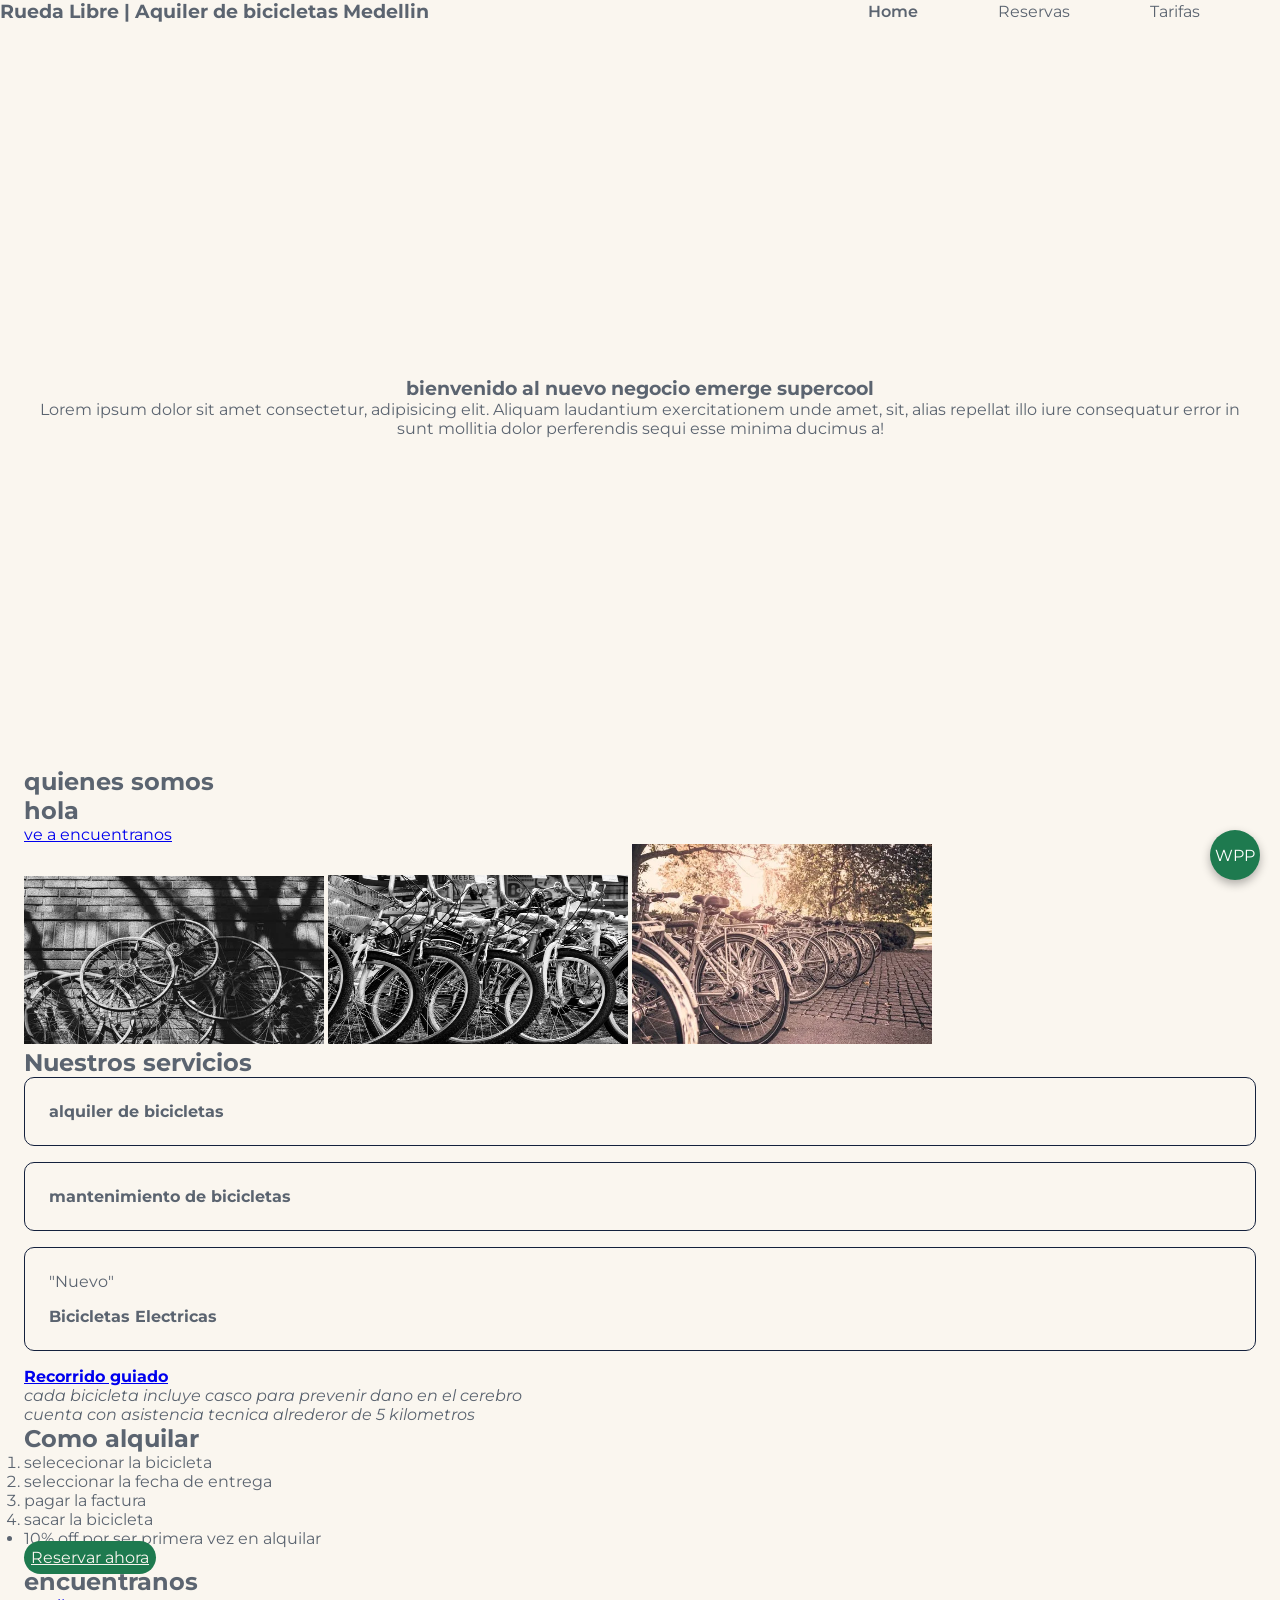
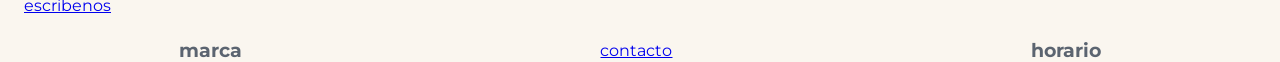
==== index.html @ f7bce0c6 "doc: se modifico la apariencia dela barra de navegacion y del footer" ====
<!DOCTYPE html>
<html lang="es">

<head>
    <meta charset="UTF-8">
    <meta name="viewport" content="width=device-width, initial-scale=1.0">
    <title>Rueda Libre | Aquiler de bicicletas Medellin</title>
    <link rel="icon" type="image/x-icon" href="./img/favicon.ico">
    <link rel="preconnect" href="https://fonts.googleapis.com">
    <link rel="preconnect" href="https://fonts.gstatic.com" crossorigin>
    <link href="https://fonts.googleapis.com/css2?family=Montserrat:ital,wght@0,100..900;1,100..900&display=swap"
        rel="stylesheet">
    <link rel="preconnect" href="https://fonts.googleapis.com">
    <link rel="preconnect" href="https://fonts.gstatic.com" crossorigin>
    <link
        href="https://fonts.googleapis.com/css2?family=Montserrat:ital,wght@0,100..900;1,100..900&family=Open+Sans:ital,wght@0,300..800;1,300..800&display=swap"
        rel="stylesheet">
    <link rel="stylesheet" href="./CSS/styles.css">
</head>

<body>
    <header class="encabezado">
        <nav tabindex="1">
            <ul id="menu">
                <li><a href="./index.html" id="activo">Home</a></li>
                <li><a href="./paginas/reservas.html">Reservas</a></li>
                <li><a href="./paginas/tarifas.html">Tarifas</a></li>
            </ul>
        </nav>
        <h3 class="mainName">Rueda Libre | Aquiler de bicicletas Medellin</h3>
    </header>

    <main>
        <section class="portada">
           <h3>bienvenido al nuevo negocio emerge supercool</h3>
        <p>Lorem ipsum dolor sit amet consectetur, adipisicing elit. Aliquam laudantium exercitationem unde amet, sit, alias repellat illo iure consequatur error in sunt mollitia dolor perferendis sequi esse minima ducimus a!</p>
 
        </section>
        
        <section>
            <h2 name="subQuienesSomos" id="subQuienes somos" tabindex="0">quienes somos</h2>
            <h2>hola</h2>
            <p>
                <a href="#encuentranos">ve a encuentranos</a>
            </p>
            <img src="./img/imagen.png" alt="imagen de rines de bicicleta" width="300">
            <img src="./img/imagen2.png" alt="imagen de bicicletas antiguas 1" width="300" height="169">
            <img src="./img/imagen3.png" alt="imagen de bicicletas antiguas 2" width="300">
        </section>
        <section >
            <h2 tabindex="0">Nuestros servicios</h2>

            <section>
               <article class="servicios">
                <h4 tabindex="0">alquiler de bicicletas</h4>
            </article>
            <article>
                <h4 tabindex="0">mantenimiento de bicicletas</h4>
            </article>
            <article>
                <label for="">"Nuevo"</label>
                <h4 tabindex="0">Bicicletas Electricas</h4>
            </article> 
            </section>
            

            <h4><a href="./paginas/tarifas.html">Recorrido guiado</a></h4>
            <aside>
                <em>cada bicicleta incluye casco para prevenir dano en el cerebro</em> <br>
                <em>cuenta con asistencia tecnica alrederor de 5 kilometros</em>
            </aside>


        </section>
        <section>
            <h2 tabindex="0">Como alquilar</h2>

            <p>
            <ol>
                <li>selececionar la bicicleta</li>
                <li>seleccionar la fecha de entrega</li>
                <li>pagar la factura</li>
                <li>sacar la bicicleta</li>
            </ol>
            <ul>
                <li>10% off por ser primera vez en alquilar</li>
            </ul>
            </p>
            <a href="./paginas/reservas.html" class="reservar">Reservar ahora</a>
        </section>
        <section id="encuentranos">
            <h2 tabindex="0">encuentranos</h2>
            <p>
                <a href="mailto:hola@ruedalibre.example" target="_blank">escribenos</a>
            </p>
        </section>
    </main>
    <a href="https://wa.me/573000000000" class="wppLink">WPP</a>
    <footer>
        <h3>marca</h3>
        <a href="mailto:ruedalibre@gmail.com">contacto</a>
        <h3>horario</h3>
    </footer>
</body>

</html>
---- CSS/styles.css ----
* {
    padding: 0;
    margin: 0;
    box-sizing: border-box;
}

:root {
    --crema: #FAF6EF;
    --gris-asfalto: #5B6470;
    --verte-ruta: #1E7A4F;
    --azul-noche: #14213D;
    --naranja: #F39A2B;
    --font-montserrat: 'Montserrat', sans-serif;
    --font-open-sans: 'Open Sans', sans-serif;
    --space: 3 * rem;
}

body{
    font-family: var(--font-montserrat), var(--font-open-sans);    
    background-color: var(--crema);
    color: var(--gris-asfalto);
}

h1{
    color: var(--azul-noche);
}

/* Menu y contenido de menu*/

#menu {
    display: flex;    
    flex-direction: row;    
    flex-wrap: wrap;  
} 

#menu li{
    margin-right: 5rem;
    list-style: none;    
}

#menu a{
    color: var(--gris-asfalto);  
    text-decoration: none;  
    flex-wrap: wrap;
}

#menu  a:hover{
    color: var(--naranja);
}
#menu a:focus{
    background-color: var(--azul-noche);
}

#activo{
    color: var(--verte-ruta); font-weight: 600; 
}

/*campos de formulario*/
.reservar{
    padding: 7px;
    color: var(--crema);
    background-color: var(--verte-ruta);
    border-radius: 50px;
}

.reservar:hover, .reservar:focus{
    background-color: var(--azul-noche);
}

/* Estilo base del input */
input, select, textarea {
  border: 1px solid #ccc;
  padding: 10px;
  border-radius: 4px;
  font-size: 1rem;
  transition: border-color 0.2s, box-shadow 0.2s;
}

/* Reemplazo del indicador de foco para navegación por teclado */
input:focus-visible, 
select:focus-visible, 
textarea:focus-visible {
  /* 1. Quitamos el contorno predeterminado del navegador */
  outline: none; 
  
  /* 2. Añadimos un indicador alternativo claro y llamativo */
  border-color: #2563eb; /* Cambia el color del borde */
  box-shadow: 0 0 0 3px rgba(37, 99, 235, 0.25); /* Crea un halo o "glow" alrededor */
}

/*contenido principal de index.html*/
main{
    width: 100%;
    min-width: 50rem;
    margin: 0 auto;
    padding: 1.5rem;
}

.portada{
    min-height: 80vh;
    display: flex;
    flex-direction: column;
    justify-content: center;
    align-items: center;
    text-align: center;
}

article{
    padding: var(--spacing-md, 1.5rem);
    border: 1px solid var(--azul-noche);
    border-radius: var(--radius-md, 0.625rem);
    margin-bottom: var(--spacing-lg, 1rem);
    background-color: var(--crema);

    display: flex;
    flex-direction: column;
    gap: var(--spacing-sm, 1rem);
    overflow: hidden;    
}

article img{
    width: 100%;
    height: auto;
    display: block;
}

.servicios{
    display: grid;
    grid-template-columns: repeat(auto-fit, minmax(15rem, 1fr));
}

/*tabls de la pagina tarifas.html*/
.tablas{
    width: 100%;    
    min-width: 50rem;
    border: 1px solid var(--azul-noche);
    border-radius: 0.5rem;
    margin-bottom: 1rem;   
}

.tablas th, .tablas td{
    padding: 1rem;
    text-align: center;
    border-bottom: 1px solid var(--azul-noche);
}

.tablas th{
    color: var(--crema);
    background-color: var(--azul-noche);
    font-weight: 600;
}
/*formulario de la pagina reservas.html*/
form input{
    width: 100%;
}
form button{
    padding: 10px 20px;
}
form fieldset{
    margin-bottom: 1rem;
    border-radius: 0.5rem;
}
/*link de wpp*/
.wppLink{
    position: fixed;       /* Lo fija en la pantalla sin importar el scroll */
    bottom: 20px;          /* Separación de 20 píxeles desde el borde inferior */
    right: 20px;           /* Separación de 20 píxeles desde el borde derecho */
    z-index: 1000;         /* Se asegura de que flote por encima de cualquier otro contenido */
    
    /* Estilos visuales opcionales para que parezca un botón redondo limpio */
    display: flex;
    justify-content: center;
    align-items: center;
    width: 50px;
    height: 50px;
    background-color: var(--verte-ruta); /* Color azul */
    color: white;
    text-decoration: none;
    border-radius: 50%;    /* Hace el botón perfectamente redondo */
    box-shadow: 0px 4px 10px rgba(0, 0, 0, 0.3); /* Sombra para darle profundidad */
    transition: background-color 2s ease; /* Animación suave para el hover */
}
.wppLink:hover{
    background-color: #14213D;
}

.encabezado{
    display: flex;
    justify-content: space-between;
    flex-direction: row-reverse;
    align-items: center;
}

footer{
    display: flex;
    flex-direction: row;    
    align-items: center;
    justify-content: space-around;
}
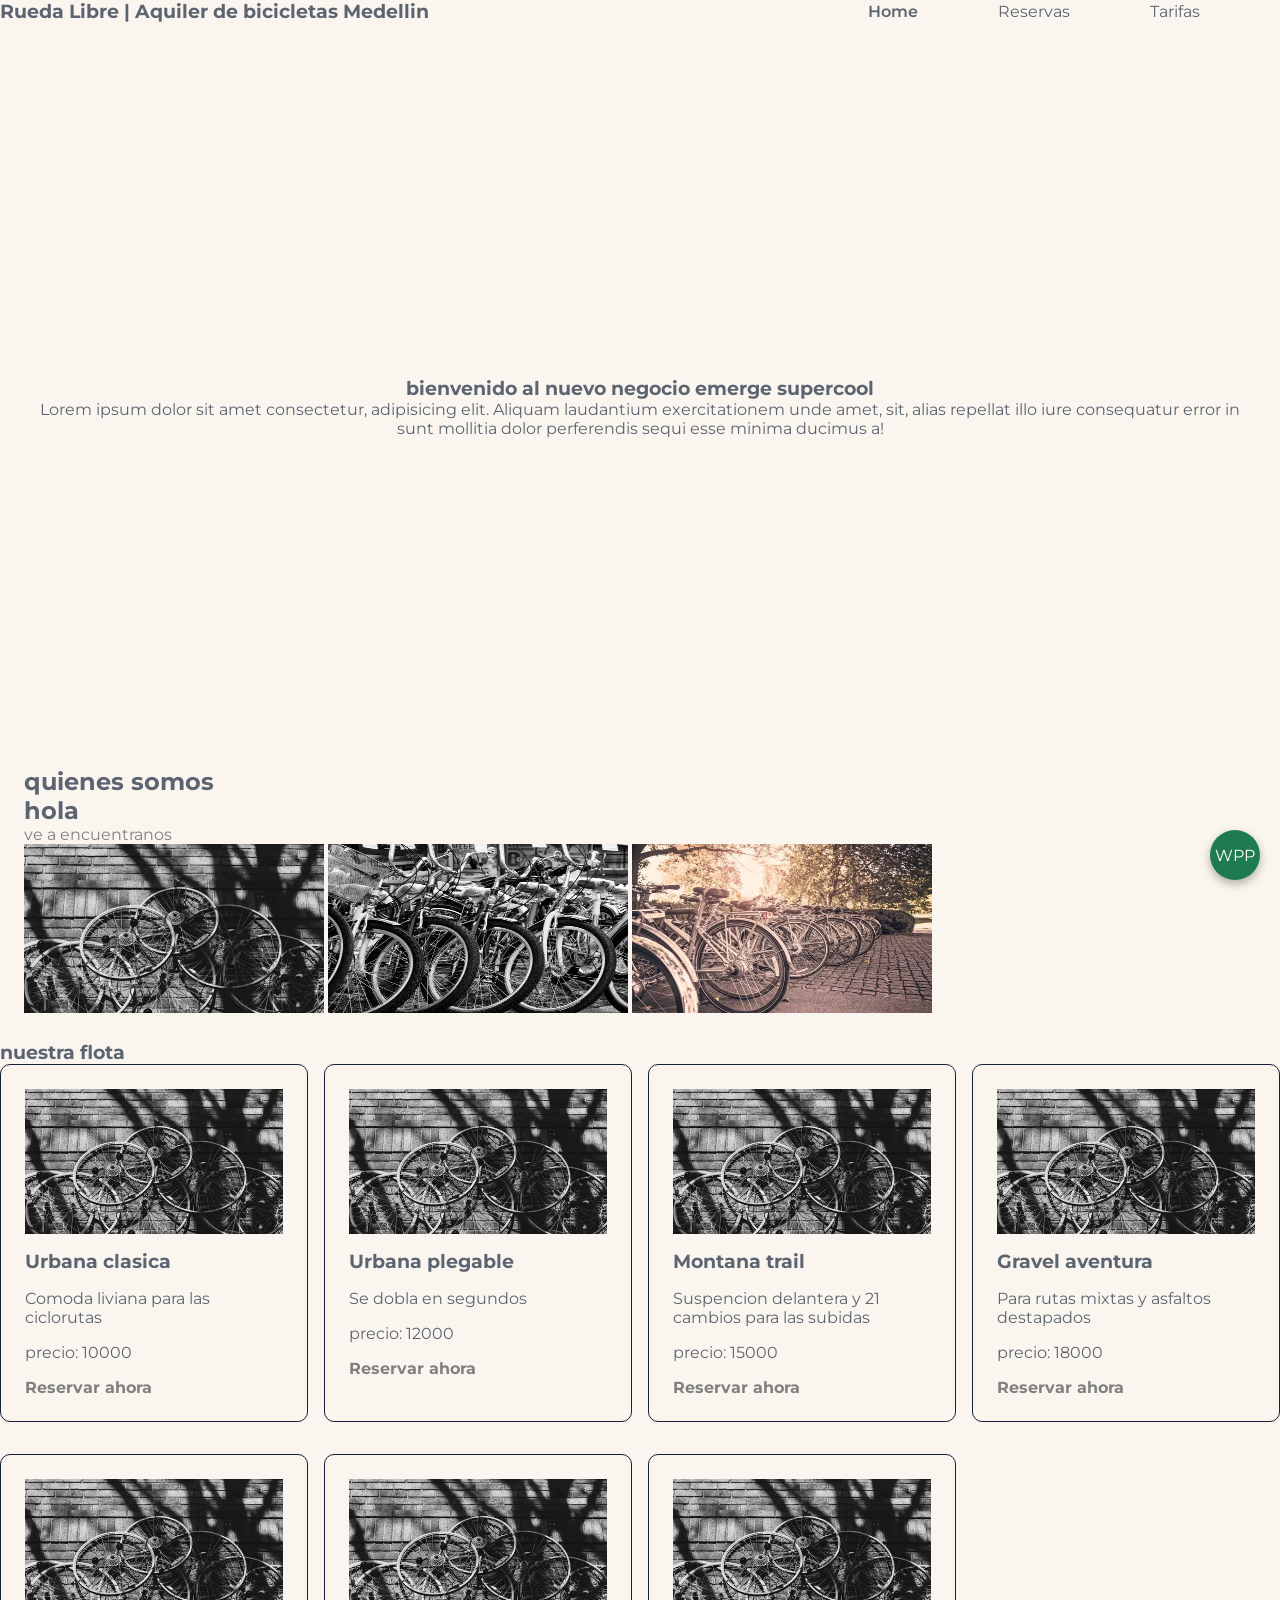
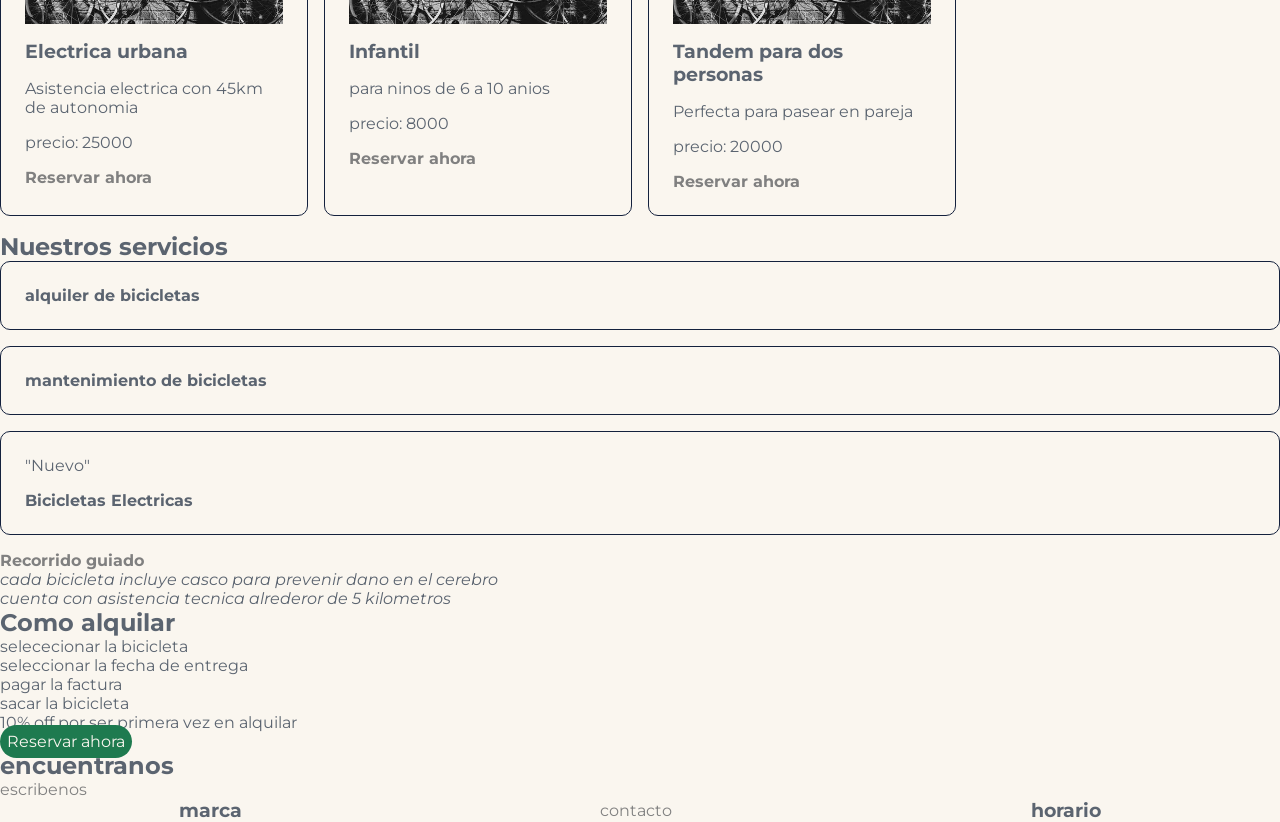
==== commit 911188e0: "doc: se agregaron estilos grid a una nueva section para que se distribuyeran en varias columnas" ====
--- a/index.html
+++ b/index.html
@@ -45,7 +45,60 @@
             </p>
             <img src="./img/imagen.png" alt="imagen de rines de bicicleta" width="300">
             <img src="./img/imagen2.png" alt="imagen de bicicletas antiguas 1" width="300" height="169">
-            <img src="./img/imagen3.png" alt="imagen de bicicletas antiguas 2" width="300">
+            <img src="./img/imagen3.png" alt="imagen de bicicletas antiguas 2" width="300" height="169">
+        </section>
+        </main>
+        <h3>nuestra flota</h3>
+        <section class="models">            
+            <article>
+                <img src="./img/imagen.png" alt="">
+                <h3>Urbana clasica</h3>
+                <p>Comoda liviana para las ciclorutas</p>
+                <span>precio: 10000</span>
+                <strong><a href="./paginas/reservas.html">Reservar ahora</a></strong>
+            </article>
+            <article>
+                <img src="./img/imagen.png" alt="">
+                <h3>Urbana plegable</h3>
+                <p>Se dobla en segundos</p>
+                <span>precio: 12000</span>
+                <strong><a href="./paginas/reservas.html">Reservar ahora</a></strong>
+            </article>
+            <article>
+                <img src="./img/imagen.png" alt="">
+                <h3>Montana trail</h3>
+                <p>Suspencion delantera y 21 cambios para las subidas</p>
+                <span>precio: 15000</span>
+                <strong><a href="./paginas/reservas.html">Reservar ahora</a></strong>
+            </article>
+            <article>
+                <img src="./img/imagen.png" alt="">
+                <h3>Gravel aventura</h3>
+                <p>Para rutas mixtas y asfaltos destapados</p>
+                <span>precio: 18000</span>
+                <strong><a href="./paginas/reservas.html">Reservar ahora</a></strong>
+            </article>
+            <article>
+                <img src="./img/imagen.png" alt="">
+                <h3>Electrica urbana</h3>
+                <p>Asistencia electrica con 45km de autonomia</p>
+                <span>precio: 25000</span>
+                <strong><a href="./paginas/reservas.html">Reservar ahora</a></strong>
+            </article>
+            <article>
+                <img src="./img/imagen.png" alt="">
+                <h3>Infantil</h3>
+                <p>para ninos de 6 a 10 anios</p>
+                <span>precio: 8000</span>
+                <strong><a href="./paginas/reservas.html">Reservar ahora</a></strong>
+            </article>
+            <article>
+                <img src="./img/imagen.png" alt="">
+                <h3>Tandem para dos personas</h3>
+                <p>Perfecta para pasear en pareja</p>
+                <span>precio: 20000</span>
+                <strong><a href="./paginas/reservas.html">Reservar ahora</a></strong>
+            </article>
         </section>
         <section >
             <h2 tabindex="0">Nuestros servicios</h2>
@@ -94,7 +147,7 @@
                 <a href="mailto:hola@ruedalibre.example" target="_blank">escribenos</a>
             </p>
         </section>
-    </main>
+    
     <a href="https://wa.me/573000000000" class="wppLink">WPP</a>
     <footer>
         <h3>marca</h3>
--- a/CSS/styles.css
+++ b/CSS/styles.css
@@ -13,6 +13,14 @@
     --font-montserrat: 'Montserrat', sans-serif;
     --font-open-sans: 'Open Sans', sans-serif;
     --space: 3 * rem;
+}
+
+a{
+    text-decoration: none;
+    color: gray;
+}
+a:hover{
+    color: var(--naranja);
 }
 
 body{
@@ -196,4 +204,12 @@
     flex-direction: row;    
     align-items: center;
     justify-content: space-around;
-}+}
+
+/*modelos de bicicletas*/
+.models{
+    display: grid;
+    grid-template-columns: repeat(auto-fit, minmax(250px, 1fr));
+    gap: 1rem;
+}
+
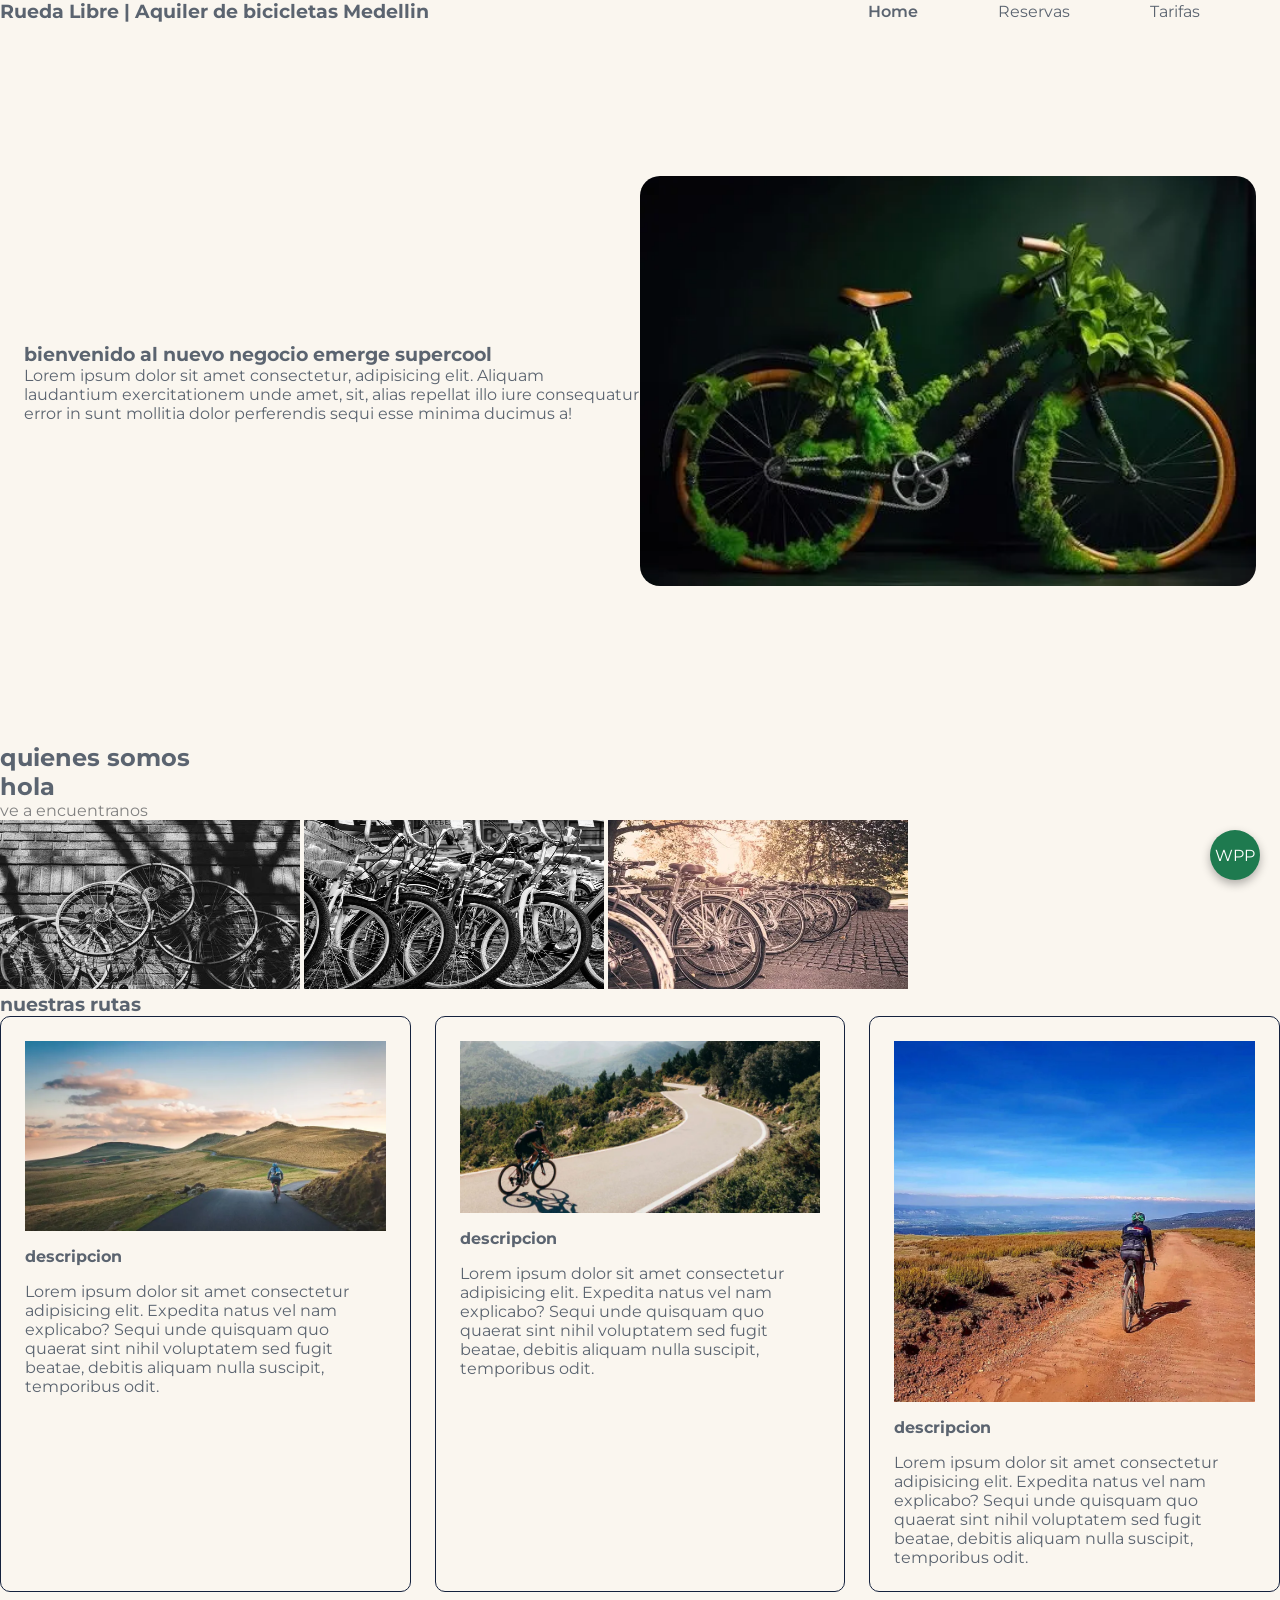
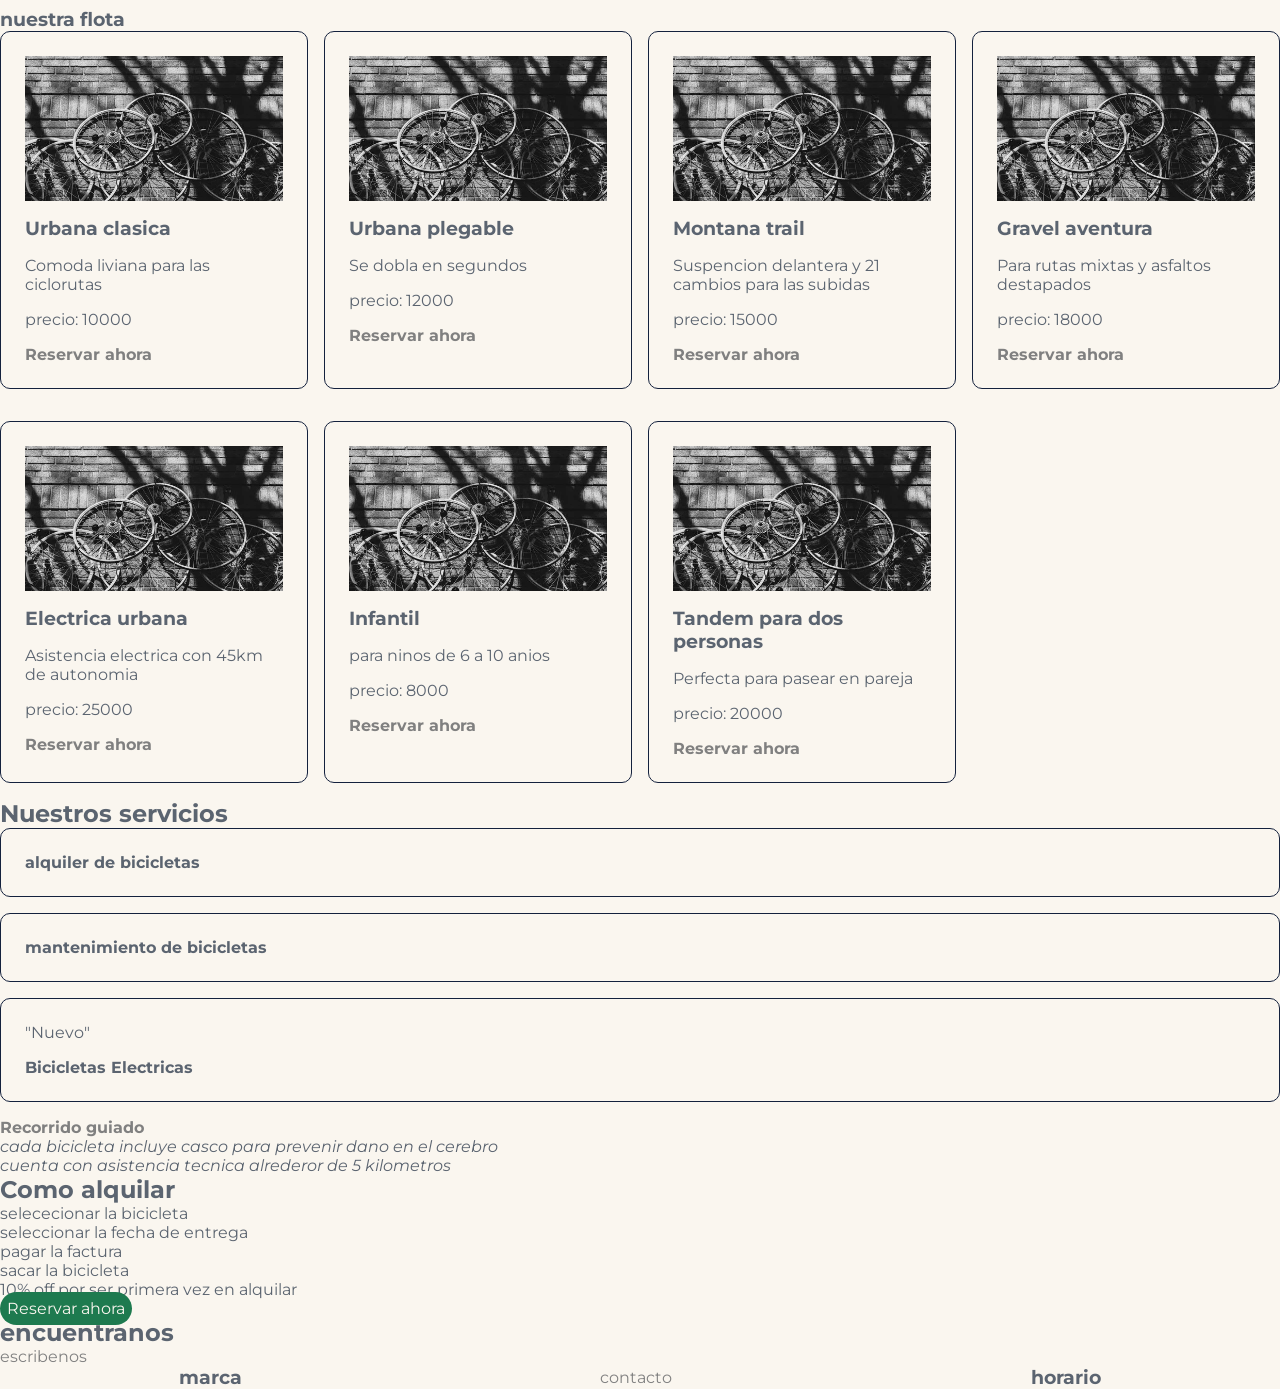
==== commit 7e81d485: "doc: se agrego portada en inicio con flex, se modifico reservas con grid en 2 columnas y se modifico" ====
--- a/index.html
+++ b/index.html
@@ -28,15 +28,19 @@
             </ul>
         </nav>
         <h3 class="mainName">Rueda Libre | Aquiler de bicicletas Medellin</h3>
-    </header>
+    </header>    
+    <main class="portada">
+        <section>
 
-    <main>
-        <section class="portada">
            <h3>bienvenido al nuevo negocio emerge supercool</h3>
-        <p>Lorem ipsum dolor sit amet consectetur, adipisicing elit. Aliquam laudantium exercitationem unde amet, sit, alias repellat illo iure consequatur error in sunt mollitia dolor perferendis sequi esse minima ducimus a!</p>
- 
+           <p>Lorem ipsum dolor sit amet consectetur, adipisicing elit. Aliquam laudantium exercitationem unde amet, sit, alias repellat illo iure consequatur error in sunt mollitia dolor perferendis sequi esse minima ducimus a!</p>
+            
         </section>
-        
+        <section>
+            <img src="./img/portada.png" alt="">
+        </section>        
+        </main>
+                
         <section>
             <h2 name="subQuienesSomos" id="subQuienes somos" tabindex="0">quienes somos</h2>
             <h2>hola</h2>
@@ -47,7 +51,24 @@
             <img src="./img/imagen2.png" alt="imagen de bicicletas antiguas 1" width="300" height="169">
             <img src="./img/imagen3.png" alt="imagen de bicicletas antiguas 2" width="300" height="169">
         </section>
-        </main>
+        <h3>nuestras rutas</h3>
+        <section class="rutas">
+            <article>
+                <img src="./img/ruta1.png" alt="">
+                <h4>descripcion</h4>
+                <p>Lorem ipsum dolor sit amet consectetur adipisicing elit. Expedita natus vel nam explicabo? Sequi unde quisquam quo quaerat sint nihil voluptatem sed fugit beatae, debitis aliquam nulla suscipit, temporibus odit.</p>
+            </article>
+            <article>
+                <img src="./img/ruta2.png" alt="">
+                <h4>descripcion</h4>
+                <p>Lorem ipsum dolor sit amet consectetur adipisicing elit. Expedita natus vel nam explicabo? Sequi unde quisquam quo quaerat sint nihil voluptatem sed fugit beatae, debitis aliquam nulla suscipit, temporibus odit.</p>
+            </article>
+            <article>
+                <img src="./img/ruta3.png" alt="">
+                <h4>descripcion</h4>
+                <p>Lorem ipsum dolor sit amet consectetur adipisicing elit. Expedita natus vel nam explicabo? Sequi unde quisquam quo quaerat sint nihil voluptatem sed fugit beatae, debitis aliquam nulla suscipit, temporibus odit.</p>
+            </article>
+        </section>
         <h3>nuestra flota</h3>
         <section class="models">            
             <article>
--- a/CSS/styles.css
+++ b/CSS/styles.css
@@ -106,11 +106,15 @@
 
 .portada{
     min-height: 80vh;
-    display: flex;
-    flex-direction: column;
+    display: grid;
+    grid-template-columns: repeat(auto-fit, minmax(250px, 1fr));
     justify-content: center;
     align-items: center;
-    text-align: center;
+}
+.portada img{
+    width: 100%;
+    height: auto;
+    border-radius: 20px;
 }
 
 article{
@@ -213,3 +217,20 @@
     gap: 1rem;
 }
 
+/*seccion nuestras rutas*/
+.rutas{
+    display: flex;
+    gap: 1.5rem;
+}
+
+/* formulario en proporcion de 2:1*/
+.formularios{
+    display: grid;
+    grid-template-columns: 1fr 1fr;
+}
+
+.camposSeguidos{
+    display: flex;   
+    gap: 10px; 
+}
+
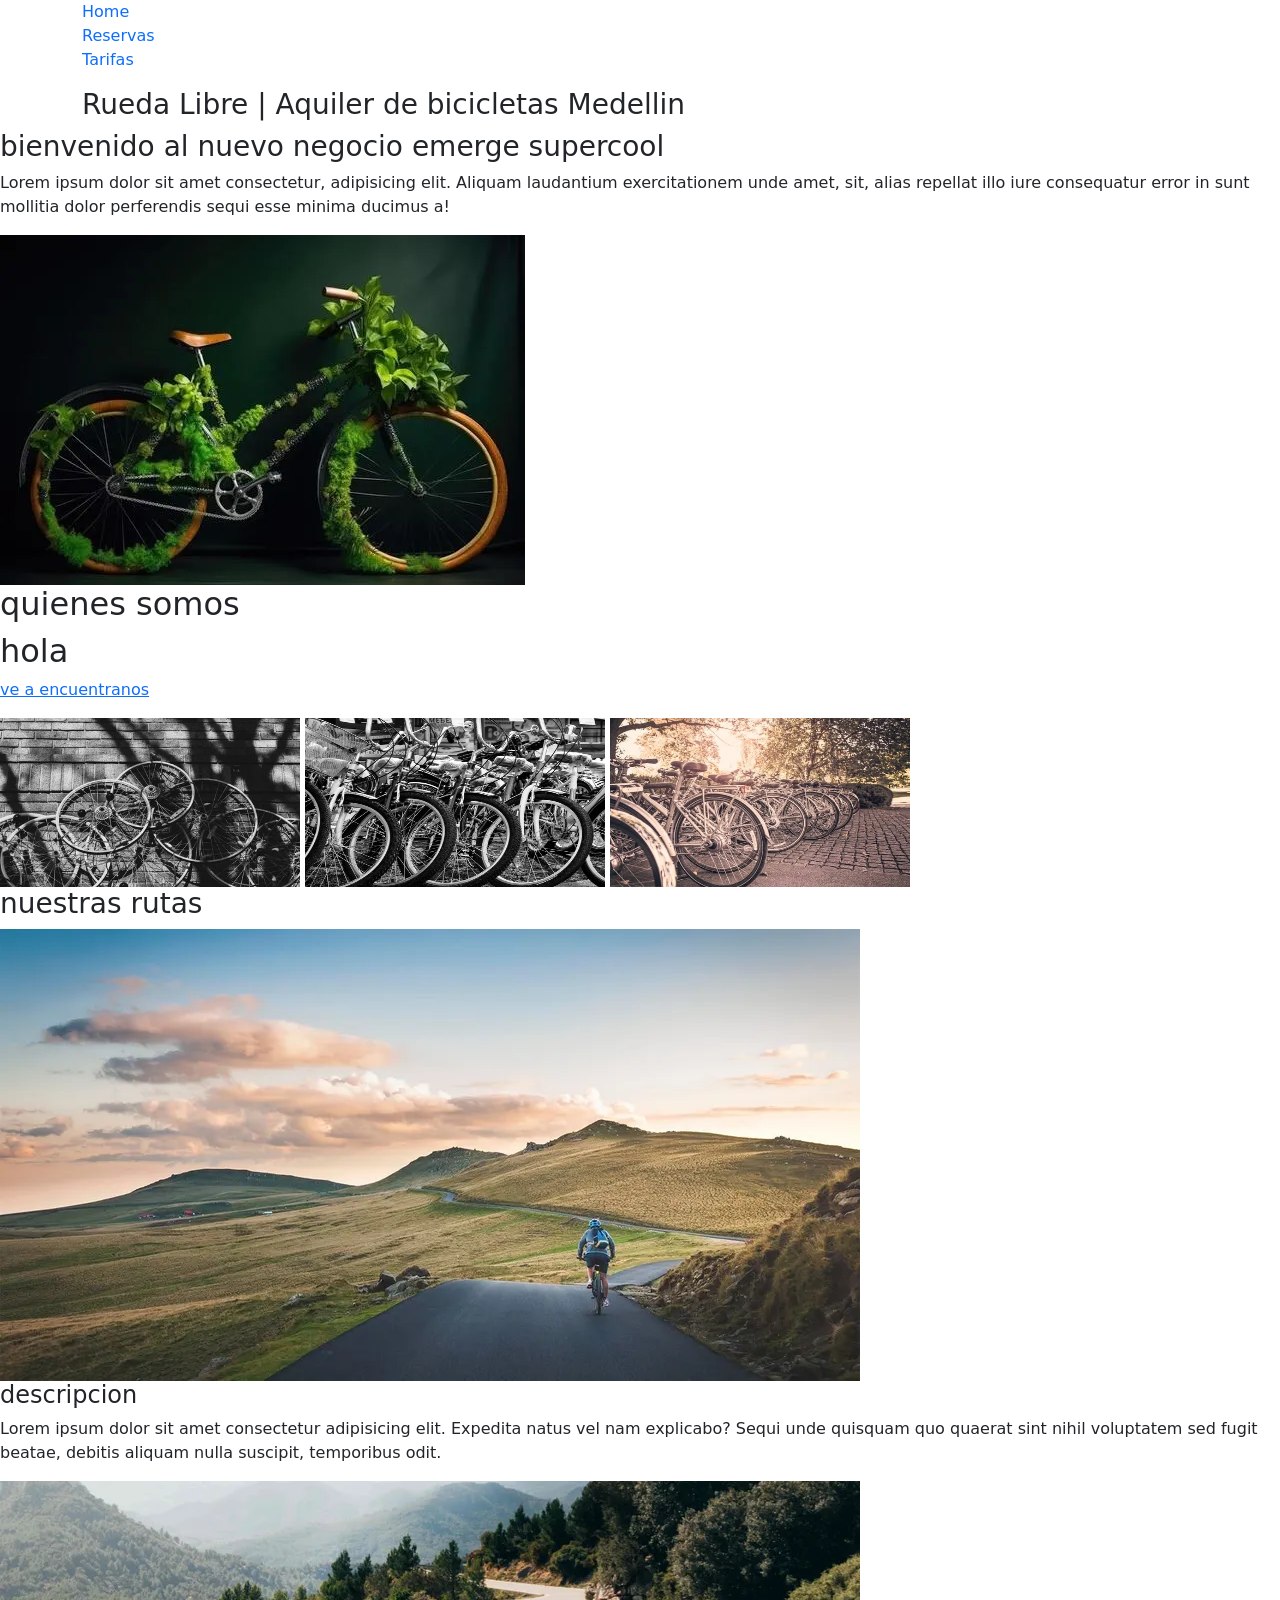
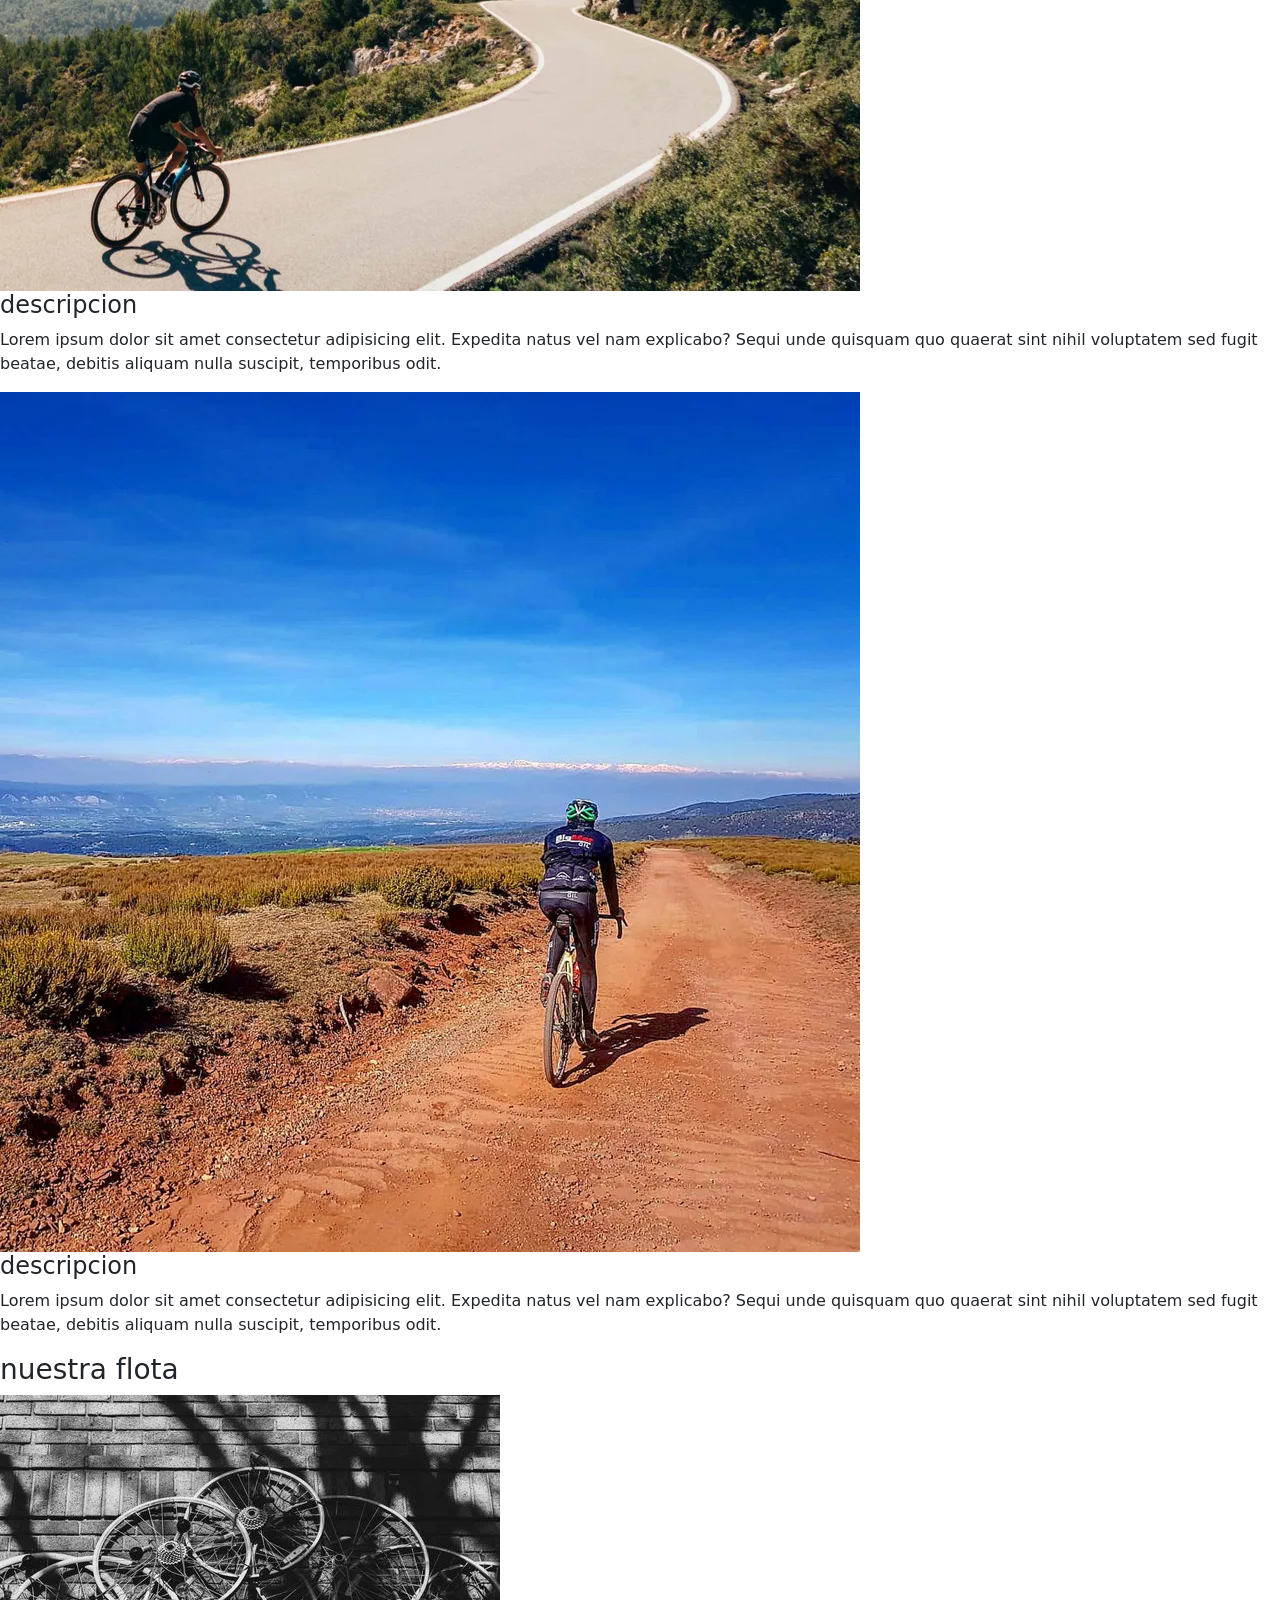
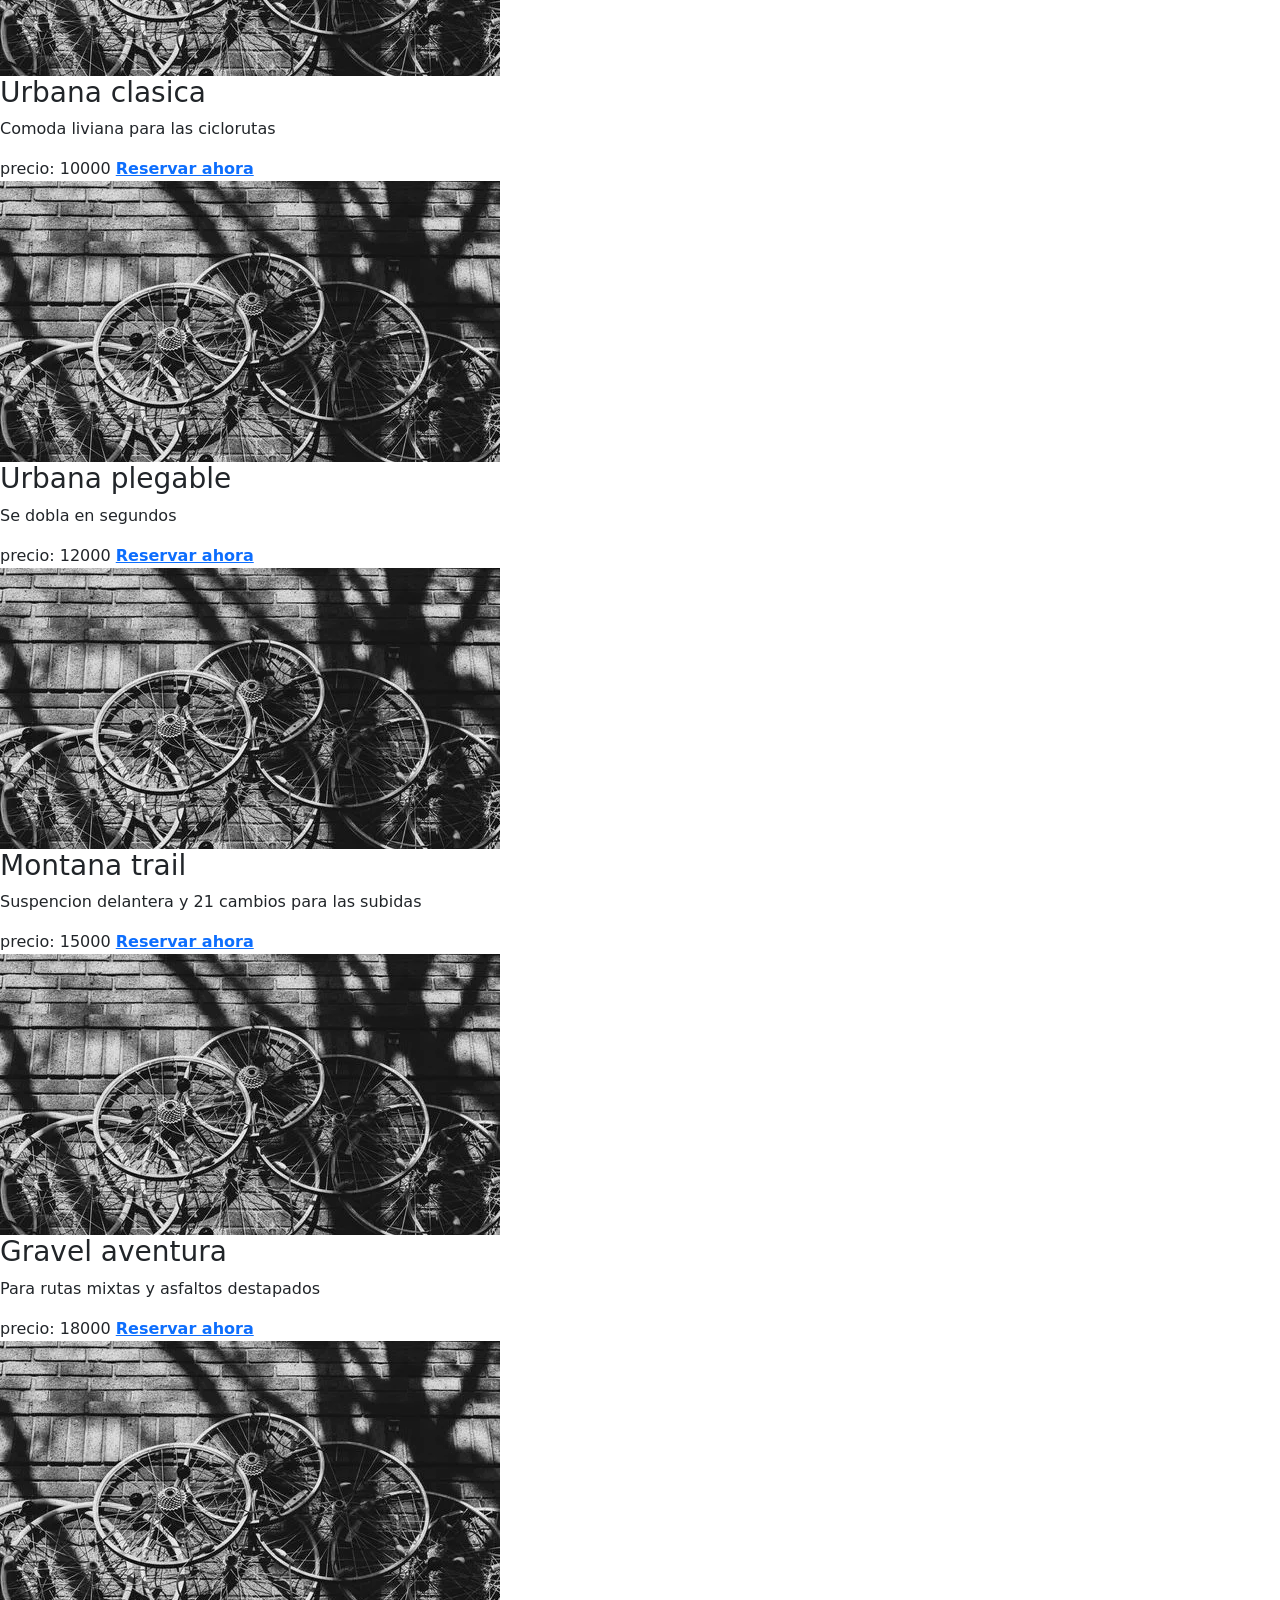
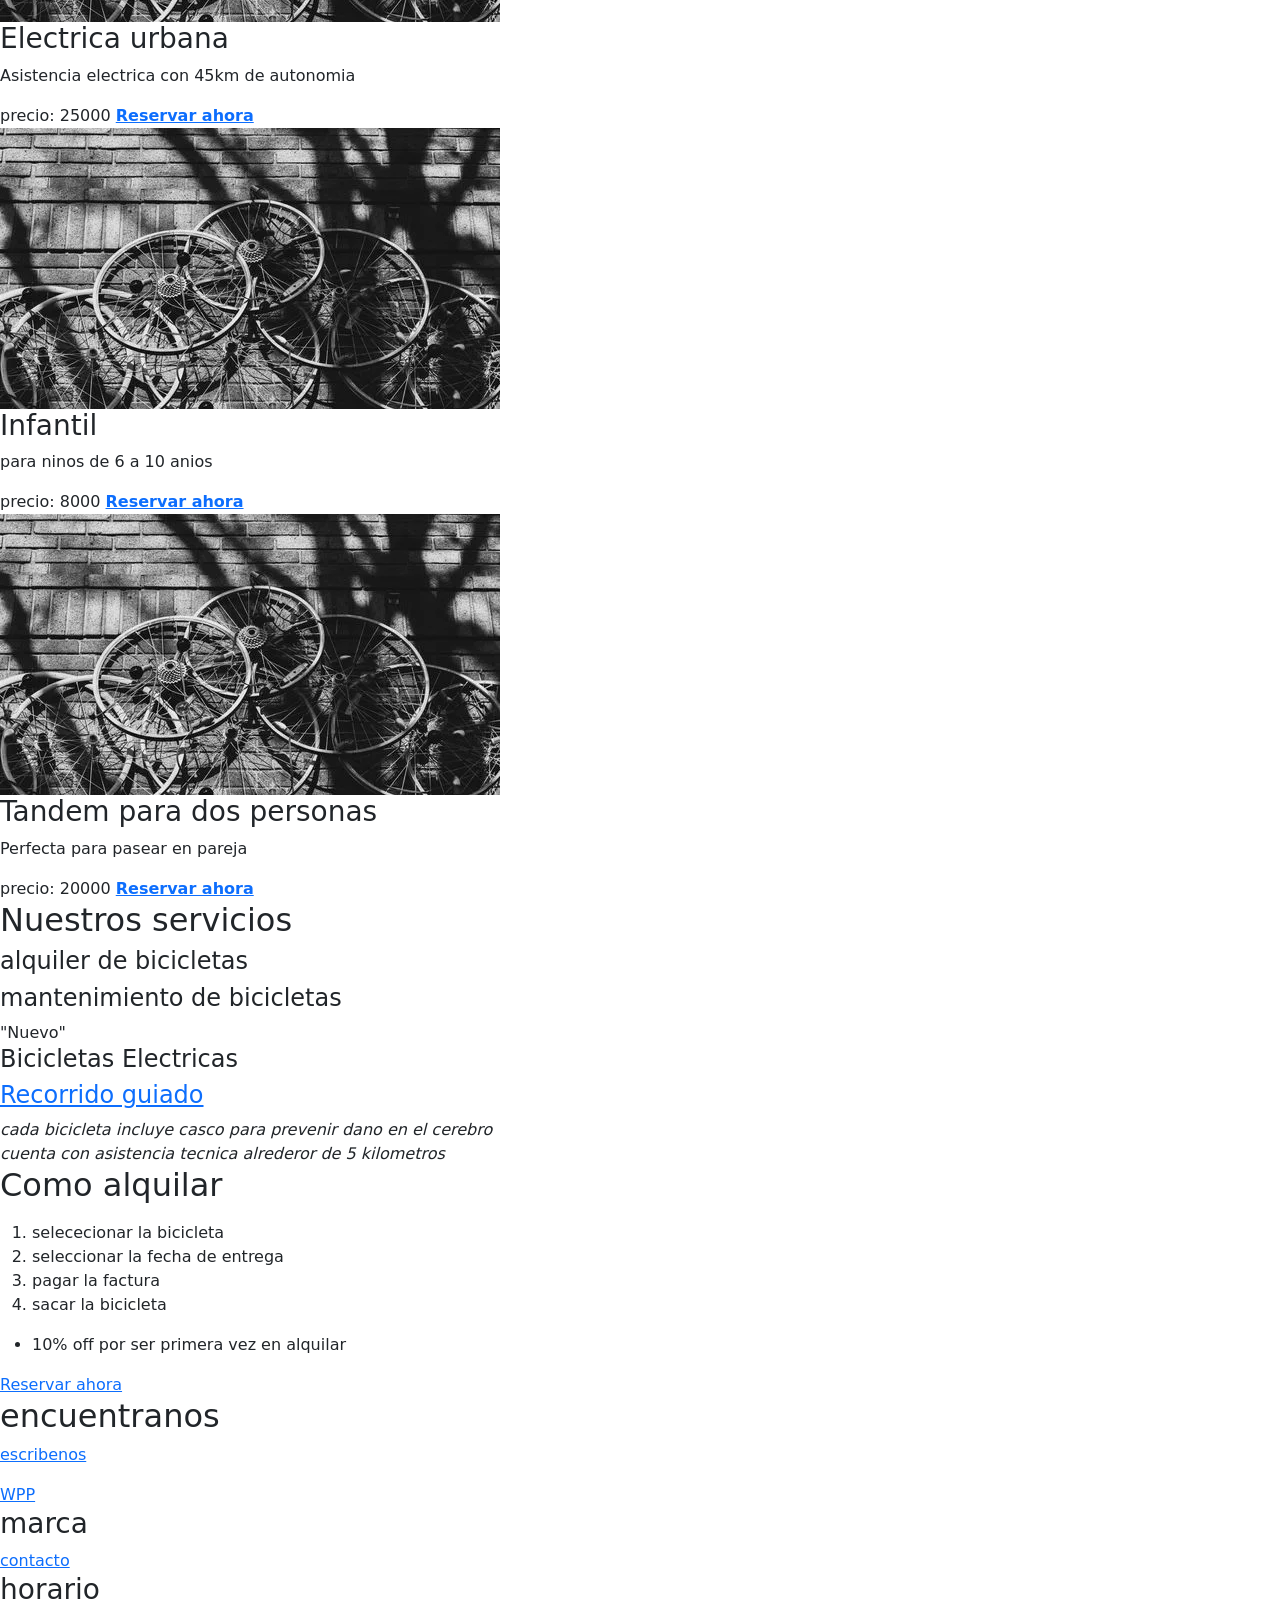
==== commit b692312f: "doc: empieza la migracion de todos los estilos con el framework bootstrap" ====
--- a/index.html
+++ b/index.html
@@ -12,24 +12,27 @@
         rel="stylesheet">
     <link rel="preconnect" href="https://fonts.googleapis.com">
     <link rel="preconnect" href="https://fonts.gstatic.com" crossorigin>
-    <link
-        href="https://fonts.googleapis.com/css2?family=Montserrat:ital,wght@0,100..900;1,100..900&family=Open+Sans:ital,wght@0,300..800;1,300..800&display=swap"
-        rel="stylesheet">
+    <link href="https://fonts.googleapis.com/css2?family=Montserrat:ital,wght@0,100..900;1,100..900&family=Open+Sans:ital,wght@0,300..800;1,300..800&display=swap"
+        rel="stylesheet">   
+    <link href="https://cdn.jsdelivr.net/npm/bootstrap@5.0.2/dist/css/bootstrap.min.css" rel="stylesheet"
+        integrity="sha384-EVSTQN3/azprG1Anm3QDgpJLIm9Nao0Yz1ztcQTwFspd3yD65VohhpuuCOmLASjC" crossorigin="anonymous">        
     <link rel="stylesheet" href="./CSS/styles.css">
 </head>
 
 <body>
-    <header class="encabezado">
-        <nav tabindex="1">
-            <ul id="menu">
-                <li><a href="./index.html" id="activo">Home</a></li>
-                <li><a href="./paginas/reservas.html">Reservas</a></li>
-                <li><a href="./paginas/tarifas.html">Tarifas</a></li>
-            </ul>
+    <header class="container">
+        <div class="row">
+           <nav class="" tabindex="1">            
+              <ul class="list-unstyled">
+                <li><a class="text-decoration-none" href="./index.html" id="activo">Home</a></li>
+                <li><a class="text-decoration-none" href="./paginas/reservas.html">Reservas</a></li>
+                <li><a class="text-decoration-none" href="./paginas/tarifas.html">Tarifas</a></li>
+            </ul>                         
         </nav>
-        <h3 class="mainName">Rueda Libre | Aquiler de bicicletas Medellin</h3>
+        <h3 class="mainName">Rueda Libre | Aquiler de bicicletas Medellin</h3> 
+        </div>        
     </header>    
-    <main class="portada">
+    <main class="">
         <section>
 
            <h3>bienvenido al nuevo negocio emerge supercool</h3>
@@ -52,7 +55,7 @@
             <img src="./img/imagen3.png" alt="imagen de bicicletas antiguas 2" width="300" height="169">
         </section>
         <h3>nuestras rutas</h3>
-        <section class="rutas">
+        <section class="">
             <article>
                 <img src="./img/ruta1.png" alt="">
                 <h4>descripcion</h4>
@@ -69,8 +72,10 @@
                 <p>Lorem ipsum dolor sit amet consectetur adipisicing elit. Expedita natus vel nam explicabo? Sequi unde quisquam quo quaerat sint nihil voluptatem sed fugit beatae, debitis aliquam nulla suscipit, temporibus odit.</p>
             </article>
         </section>
+
         <h3>nuestra flota</h3>
-        <section class="models">            
+
+        <section class="">            
             <article>
                 <img src="./img/imagen.png" alt="">
                 <h3>Urbana clasica</h3>
@@ -125,7 +130,7 @@
             <h2 tabindex="0">Nuestros servicios</h2>
 
             <section>
-               <article class="servicios">
+               <article class="">
                 <h4 tabindex="0">alquiler de bicicletas</h4>
             </article>
             <article>
@@ -162,7 +167,7 @@
             </p>
             <a href="./paginas/reservas.html" class="reservar">Reservar ahora</a>
         </section>
-        <section id="encuentranos">
+        <section id="">
             <h2 tabindex="0">encuentranos</h2>
             <p>
                 <a href="mailto:hola@ruedalibre.example" target="_blank">escribenos</a>
--- a/CSS/styles.css
+++ b/CSS/styles.css
@@ -1,8 +1,9 @@
-* {
+/* * {
     padding: 0;
     margin: 0;
     box-sizing: border-box;
 }
+
 
 :root {
     --crema: #FAF6EF;
@@ -31,18 +32,19 @@
 
 h1{
     color: var(--azul-noche);
-}
+} */
 
 /* Menu y contenido de menu*/
 
-#menu {
+/* #menu {
     display: flex;    
     flex-direction: row;    
     flex-wrap: wrap;  
+    gap: 1rem;
 } 
 
 #menu li{
-    margin-right: 5rem;
+    margin-right: 0;
     list-style: none;    
 }
 
@@ -61,10 +63,12 @@
 
 #activo{
     color: var(--verte-ruta); font-weight: 600; 
-}
+} */
+
+
 
 /*campos de formulario*/
-.reservar{
+/* .reservar{
     padding: 7px;
     color: var(--crema);
     background-color: var(--verte-ruta);
@@ -73,35 +77,39 @@
 
 .reservar:hover, .reservar:focus{
     background-color: var(--azul-noche);
-}
+} */
 
 /* Estilo base del input */
-input, select, textarea {
+/* input, select, textarea {
   border: 1px solid #ccc;
   padding: 10px;
   border-radius: 4px;
   font-size: 1rem;
   transition: border-color 0.2s, box-shadow 0.2s;
-}
+} */
 
 /* Reemplazo del indicador de foco para navegación por teclado */
-input:focus-visible, 
+/* input:focus-visible, 
 select:focus-visible, 
 textarea:focus-visible {
-  /* 1. Quitamos el contorno predeterminado del navegador */
+  
   outline: none; 
   
-  /* 2. Añadimos un indicador alternativo claro y llamativo */
-  border-color: #2563eb; /* Cambia el color del borde */
-  box-shadow: 0 0 0 3px rgba(37, 99, 235, 0.25); /* Crea un halo o "glow" alrededor */
-}
+  
+  border-color: #2563eb; 
+  box-shadow: 0 0 0 3px rgba(37, 99, 235, 0.25); 
+} */
 
 /*contenido principal de index.html*/
-main{
-    width: 100%;
-    min-width: 50rem;
-    margin: 0 auto;
-    padding: 1.5rem;
+/* main{
+    width: 100%;   
+    margin: 0;
+    padding:0;
+}
+
+main img{
+    width: 100%;
+    height: auto;
 }
 
 .portada{
@@ -127,8 +135,9 @@
     display: flex;
     flex-direction: column;
     gap: var(--spacing-sm, 1rem);
-    overflow: hidden;    
-}
+    overflow: hidden;        
+}
+
 
 article img{
     width: 100%;
@@ -139,30 +148,49 @@
 .servicios{
     display: grid;
     grid-template-columns: repeat(auto-fit, minmax(15rem, 1fr));
-}
+} */
 
 /*tabls de la pagina tarifas.html*/
-.tablas{
+/* .container-tablas{
+    width: 100%;
+    overflow: auto;
+    margin-bottom: 1rem;
+}
+
+.tablas{        
     width: 100%;    
-    min-width: 50rem;
+    min-width: 360px;                     
     border: 1px solid var(--azul-noche);
     border-radius: 0.5rem;
     margin-bottom: 1rem;   
-}
-
-.tablas th, .tablas td{
-    padding: 1rem;
+    border-collapse: collapse;
+    overflow: hidden;
+}
+
+.tablas th, .tablas td {
+    padding: 8px 12px;
     text-align: center;
-    border-bottom: 1px solid var(--azul-noche);
-}
+    border-bottom: 1px solid var(--azul-noche);    
+}
+
+
+
 
 .tablas th{
     color: var(--crema);
     background-color: var(--azul-noche);
     font-weight: 600;
 }
+
+
+
+.container{
+    display: grid;
+    grid-template-columns: 1fr;
+} */
+
 /*formulario de la pagina reservas.html*/
-form input{
+/* form input{
     width: 100%;
 }
 form button{
@@ -171,60 +199,60 @@
 form fieldset{
     margin-bottom: 1rem;
     border-radius: 0.5rem;
-}
+} */
 /*link de wpp*/
-.wppLink{
-    position: fixed;       /* Lo fija en la pantalla sin importar el scroll */
-    bottom: 20px;          /* Separación de 20 píxeles desde el borde inferior */
-    right: 20px;           /* Separación de 20 píxeles desde el borde derecho */
-    z-index: 1000;         /* Se asegura de que flote por encima de cualquier otro contenido */
+/* .wppLink{
+    position: fixed;       
+    bottom: 20px;          
+    right: 20px;          
+    z-index: 1000;         
     
-    /* Estilos visuales opcionales para que parezca un botón redondo limpio */
     display: flex;
     justify-content: center;
     align-items: center;
     width: 50px;
     height: 50px;
-    background-color: var(--verte-ruta); /* Color azul */
+    background-color: var(--verte-ruta); 
     color: white;
     text-decoration: none;
-    border-radius: 50%;    /* Hace el botón perfectamente redondo */
-    box-shadow: 0px 4px 10px rgba(0, 0, 0, 0.3); /* Sombra para darle profundidad */
-    transition: background-color 2s ease; /* Animación suave para el hover */
-}
+    border-radius: 50%;  
+    box-shadow: 0px 4px 10px rgba(0, 0, 0, 0.3); 
+    transition: background-color 2s ease; 
+}
+
 .wppLink:hover{
     background-color: #14213D;
-}
-
-.encabezado{
+} */
+
+/* .encabezado{
     display: flex;
     justify-content: space-between;
     flex-direction: row-reverse;
     align-items: center;
-}
-
-footer{
+} */
+
+/* footer{
     display: flex;
     flex-direction: row;    
     align-items: center;
     justify-content: space-around;
-}
+} */
 
 /*modelos de bicicletas*/
-.models{
+/* .models{
     display: grid;
     grid-template-columns: repeat(auto-fit, minmax(250px, 1fr));
     gap: 1rem;
-}
+} */
 
 /*seccion nuestras rutas*/
-.rutas{
+/* .rutas{
     display: flex;
     gap: 1.5rem;
-}
+} */
 
 /* formulario en proporcion de 2:1*/
-.formularios{
+/* .formularios{
     display: grid;
     grid-template-columns: 1fr 1fr;
 }
@@ -232,5 +260,12 @@
 .camposSeguidos{
     display: flex;   
     gap: 10px; 
-}
-
+} */
+
+/*media queries para tablet y escritorio*/
+/* @media (max-width: 768px) {
+    .encabezado{
+        display: flex;
+        flex-direction: column-reverse;
+    }    
+} */
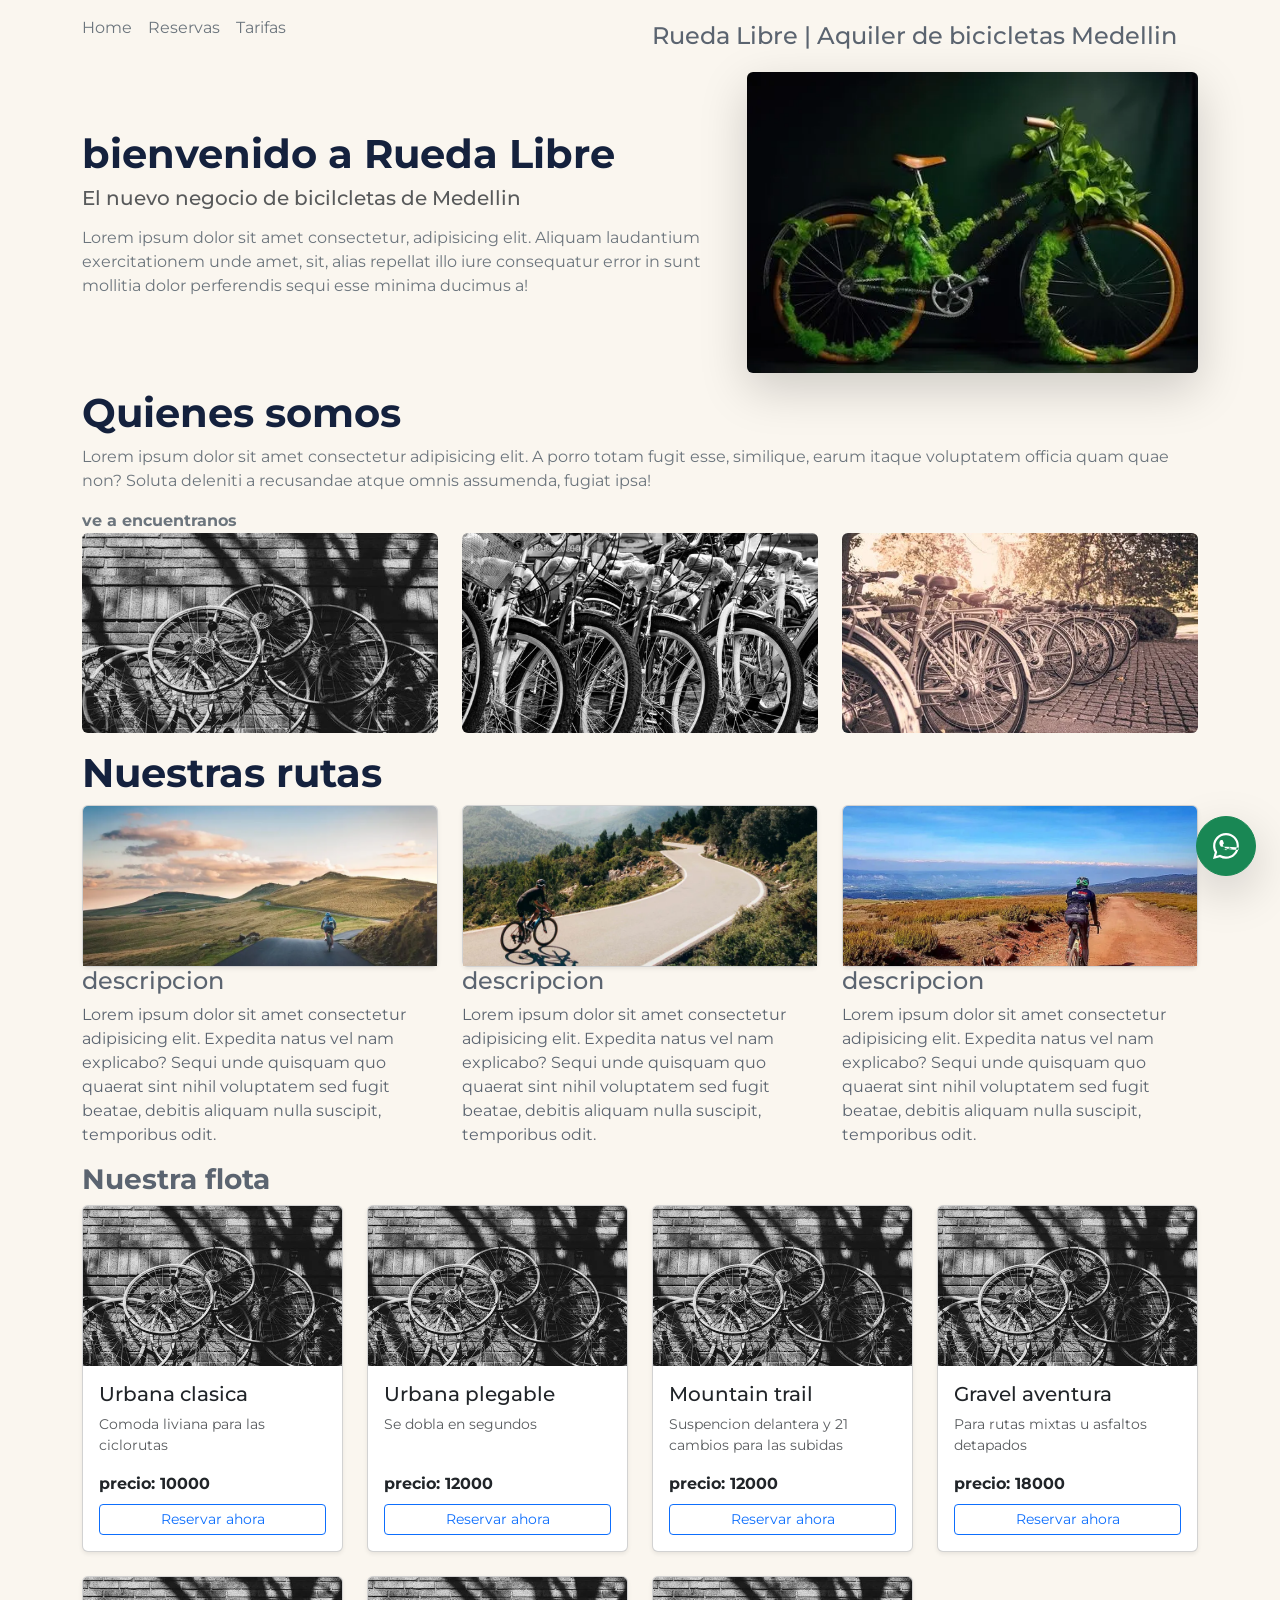
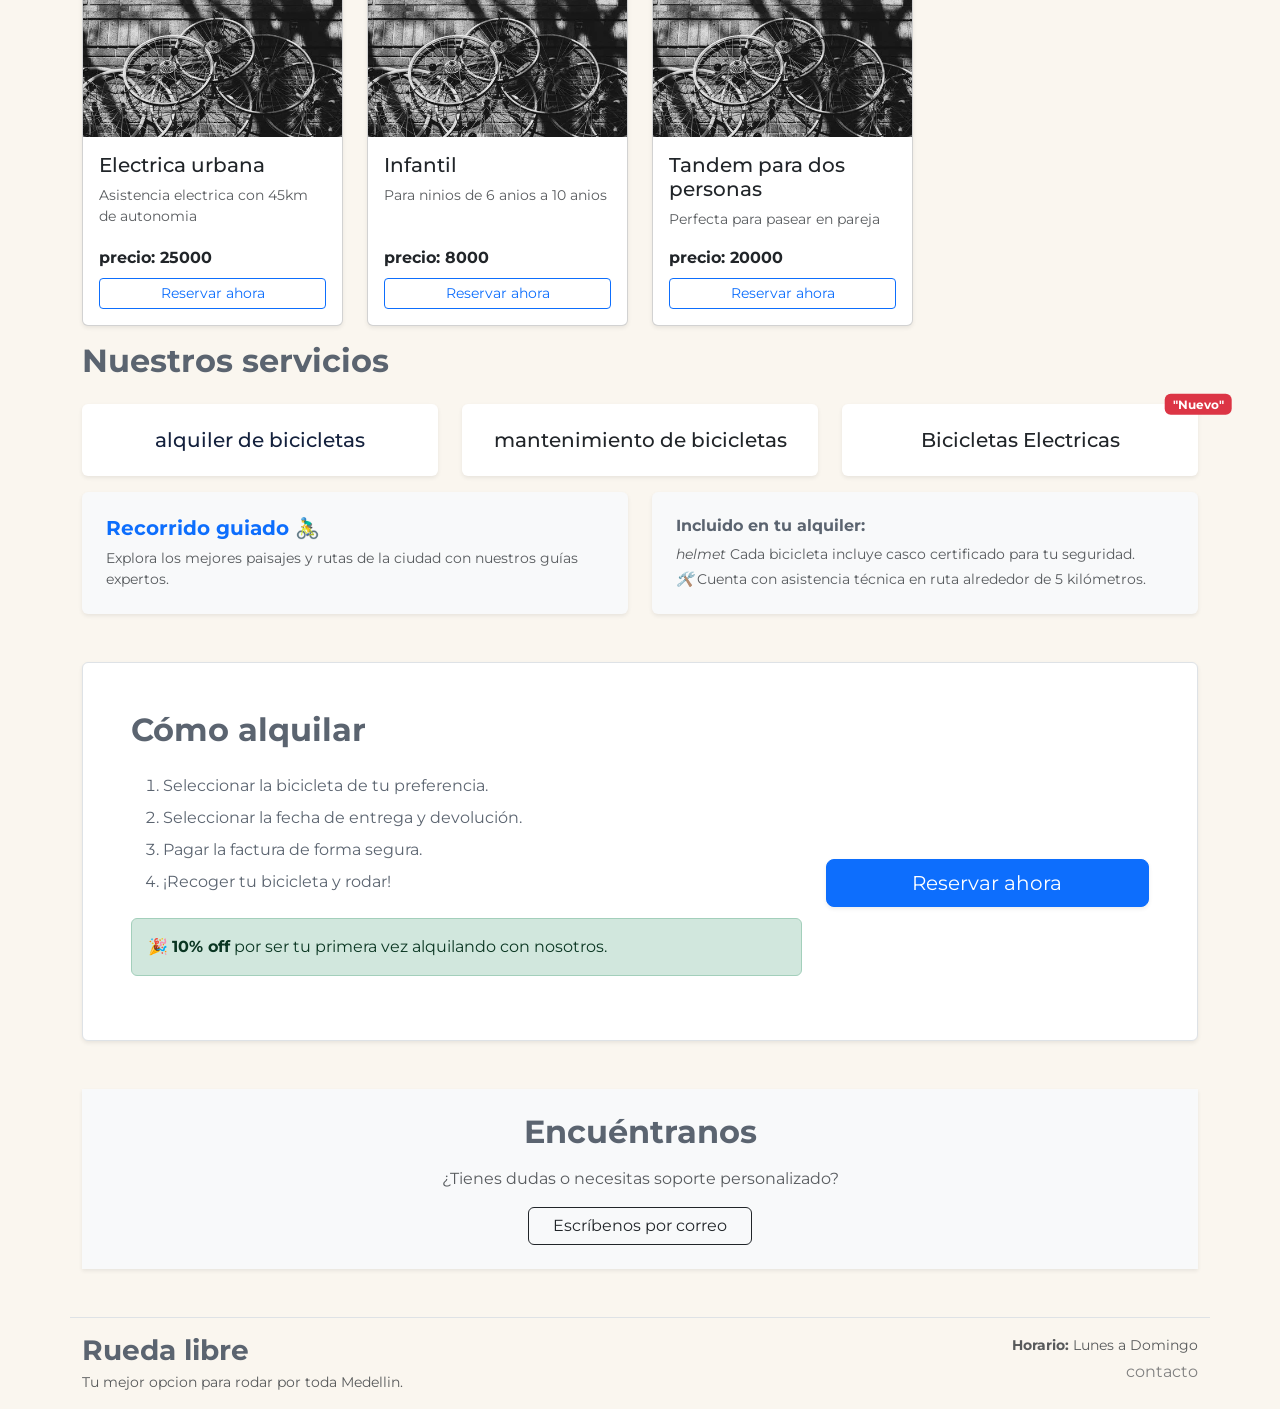
==== commit cba498cc: "doc: Migracion completa de index.html a bootstrap" ====
--- a/index.html
+++ b/index.html
@@ -12,173 +12,325 @@
         rel="stylesheet">
     <link rel="preconnect" href="https://fonts.googleapis.com">
     <link rel="preconnect" href="https://fonts.gstatic.com" crossorigin>
-    <link href="https://fonts.googleapis.com/css2?family=Montserrat:ital,wght@0,100..900;1,100..900&family=Open+Sans:ital,wght@0,300..800;1,300..800&display=swap"
-        rel="stylesheet">   
+    <link
+        href="https://fonts.googleapis.com/css2?family=Montserrat:ital,wght@0,100..900;1,100..900&family=Open+Sans:ital,wght@0,300..800;1,300..800&display=swap"
+        rel="stylesheet">
     <link href="https://cdn.jsdelivr.net/npm/bootstrap@5.0.2/dist/css/bootstrap.min.css" rel="stylesheet"
-        integrity="sha384-EVSTQN3/azprG1Anm3QDgpJLIm9Nao0Yz1ztcQTwFspd3yD65VohhpuuCOmLASjC" crossorigin="anonymous">        
+        integrity="sha384-EVSTQN3/azprG1Anm3QDgpJLIm9Nao0Yz1ztcQTwFspd3yD65VohhpuuCOmLASjC" crossorigin="anonymous">
     <link rel="stylesheet" href="./CSS/styles.css">
 </head>
 
 <body>
-    <header class="container">
-        <div class="row">
-           <nav class="" tabindex="1">            
-              <ul class="list-unstyled">
-                <li><a class="text-decoration-none" href="./index.html" id="activo">Home</a></li>
-                <li><a class="text-decoration-none" href="./paginas/reservas.html">Reservas</a></li>
-                <li><a class="text-decoration-none" href="./paginas/tarifas.html">Tarifas</a></li>
-            </ul>                         
-        </nav>
-        <h3 class="mainName">Rueda Libre | Aquiler de bicicletas Medellin</h3> 
-        </div>        
-    </header>    
-    <main class="">
-        <section>
-
-           <h3>bienvenido al nuevo negocio emerge supercool</h3>
-           <p>Lorem ipsum dolor sit amet consectetur, adipisicing elit. Aliquam laudantium exercitationem unde amet, sit, alias repellat illo iure consequatur error in sunt mollitia dolor perferendis sequi esse minima ducimus a!</p>
-            
+    <header class="container my-3">
+        <div class="row align-items-center justify-content-between">
+            <nav class="col" tabindex="1">
+                <ul class="d-flex gap-3 list-unstyled">
+                    <li><a class="text-decoration-none link-secondary" href="./index.html" id="activo">Home</a></li>
+                    <li><a class="text-decoration-none link-secondary" href="./paginas/reservas.html">Reservas</a></li>
+                    <li><a class="text-decoration-none link-secondary" href="./paginas/tarifas.html">Tarifas</a></li>
+                </ul>
+            </nav>
+            <h3 class="col fs-4 m-0">Rueda Libre | Aquiler de bicicletas Medellin</h3>
+        </div>
+    </header>
+    <main class="container my-3">
+        <section class="row align-items-center">
+            <section class="col-12 col-md-7">
+
+                <h1 class="fw-bold">bienvenido a Rueda Libre</h1>
+                <h3 class="fs-5 text-muted mb-3">El nuevo negocio de bicilcletas de Medellin</h3>
+                <p class="text-secondary">Lorem ipsum dolor sit amet consectetur, adipisicing elit. Aliquam laudantium
+                    exercitationem unde
+                    amet, sit, alias repellat illo iure consequatur error in sunt mollitia dolor perferendis sequi esse
+                    minima ducimus a!</p>
+
+            </section>
+            <section class="col-12 col-md-5">
+                <img class="img-fluid rounded shadow-lg" src="./img/portada.png" alt="">
+            </section>
         </section>
-        <section>
-            <img src="./img/portada.png" alt="">
-        </section>        
-        </main>
-                
-        <section>
-            <h2 name="subQuienesSomos" id="subQuienes somos" tabindex="0">quienes somos</h2>
-            <h2>hola</h2>
-            <p>
-                <a href="#encuentranos">ve a encuentranos</a>
-            </p>
-            <img src="./img/imagen.png" alt="imagen de rines de bicicleta" width="300">
-            <img src="./img/imagen2.png" alt="imagen de bicicletas antiguas 1" width="300" height="169">
-            <img src="./img/imagen3.png" alt="imagen de bicicletas antiguas 2" width="300" height="169">
+
+    </main>
+
+    <section class="container my-3">
+        <h1 class="fw-bold" tabindex="0">Quienes somos</h1>
+        <p class="text-secondary">
+            Lorem ipsum dolor sit amet consectetur adipisicing elit. A porro totam fugit esse, similique, earum itaque
+            voluptatem officia quam quae non? Soluta deleniti a recusandae atque omnis assumenda, fugiat ipsa!
+        </p>
+        <a class="fw-bold text-decoration-none link-secondary " href="#encuentranos">ve a encuentranos</a>
+
+        <div class="row g-4 align-items-center">
+            <div class="col-12 col-md-4">
+                <img class="card-img-top rounded" style="height: 200px; object-fit: cover;" src="./img/imagen.png"
+                    alt="imagen de rines de bicicleta">
+            </div>
+            <div class="col-12 col-md-4">
+                <img class="card-img-top rounded" style="height: 200px; object-fit: cover;" src="./img/imagen2.png"
+                    alt="imagen de bicicletas antiguas 1">
+            </div>
+            <div class="col-12 col-md-4">
+                <img class="card-img-top rounded" style="height: 200px; object-fit: cover;" src="./img/imagen3.png"
+                    alt="imagen de bicicletas antiguas 2">
+            </div>
+
+        </div>
+
+    </section>
+
+    <section class="container">
+        <h1 class="fw-bold">Nuestras rutas</h1>
+        <div class="row align-items-center">
+            <article class="col-12 col-md-4">
+                <div class="card h-100 shadow-sm">
+                    <img class="card-img-top" style="height: 160px; object-fit: cover;" src="./img/ruta1.png" alt="">
+                </div>
+
+                <h4>descripcion</h4>
+                <p>Lorem ipsum dolor sit amet consectetur adipisicing elit. Expedita natus vel nam explicabo? Sequi unde
+                    quisquam quo quaerat sint nihil voluptatem sed fugit beatae, debitis aliquam nulla suscipit,
+                    temporibus
+                    odit.</p>
+            </article>
+            <article class="col-12 col-md-4">
+                <div class="card h-100 shadow-sm">
+                    <img class="card-img-top" style="height: 160px; object-fit: cover;" src="./img/ruta2.png" alt="">
+                </div>
+                <h4>descripcion</h4>
+                <p>Lorem ipsum dolor sit amet consectetur adipisicing elit. Expedita natus vel nam explicabo? Sequi unde
+                    quisquam quo quaerat sint nihil voluptatem sed fugit beatae, debitis aliquam nulla suscipit,
+                    temporibus
+                    odit.</p>
+            </article>
+            <article class="col-12 col-md-4">
+                <div class="card h-100 shadow-sm">
+                    <img class="card-img-top" style="height: 160px; object-fit: cover;" src="./img/ruta3.png" alt="">
+                </div>
+                <h4>descripcion</h4>
+                <p>Lorem ipsum dolor sit amet consectetur adipisicing elit. Expedita natus vel nam explicabo? Sequi unde
+                    quisquam quo quaerat sint nihil voluptatem sed fugit beatae, debitis aliquam nulla suscipit,
+                    temporibus
+                    odit.</p>
+            </article>
+        </div>
+    </section>
+
+    <section class="container">
+        <h3 class="fw-bold">Nuestra flota</h3>
+        <div class="row g-4">
+            <article class="col-12 col-md-3">
+                <div class="card h-100 shadow-sm">
+                    <img class="card-img-top" src="./img/imagen.png" alt="" style="height: 160px; object-fit: cover;">
+                    <div class="card-body d-flex flex-column">
+                        <h3 class="card-title fs-5">Urbana clasica</h3>
+                        <p class="card-text text-muted small">Comoda liviana para las ciclorutas</p>
+                        <div class="mt-auto">
+                            <p class="fw-bold mb-2">precio: 10000</p>
+                            <a class="btn btn-outline-primary btn-sm w-100" href="./paginas/reservas.html">Reservar
+                                ahora</a>
+                        </div>
+                    </div>
+                </div>
+            </article>
+            <article class="col-12 col-md-3">
+                <div class="card h-100 shadow-sm">
+                    <img class="card-img-top" src="./img/imagen.png" alt="" style="height: 160px; object-fit: cover;">
+                    <div class="card-body d-flex flex-column">
+                        <h3 class="card-title fs-5">Urbana plegable</h3>
+                        <p class="card-title text-muted small">Se dobla en segundos</p>
+                        <div class="mt-auto">
+                            <p class="fw-bold mb-2">precio: 12000</p>
+                            <a class="btn btn-outline-primary btn-sm w-100" href="./paginas/reservas.html">Reservar
+                                ahora</a>
+                        </div>
+                    </div>
+                </div>
+            </article>
+            <article class="col-12 col-md-3">
+                <div class="card h-100 shadow-sm">
+                    <img class="card-img-top" src="./img/imagen.png" alt="" style="height: 160px; object-fit: cover;">
+                    <div class="card-body d-flex flex-column">
+                        <h3 class="card-title fs-5">Mountain trail</h3>
+                        <p class="card-text text-muted small">Suspencion delantera y 21 cambios para las subidas</p>
+                        <div class="mt-auto">
+                            <p class="fw-bold mb-2">precio: 12000</p>
+                            <a class="btn btn-outline-primary btn-sm w-100" href="./paginas/reservas.html">Reservar
+                                ahora</a>
+                        </div>
+                    </div>
+                </div>
+            </article>
+            <article class="col-12 col-md-3">
+                <div class="card h-100 shadow-sm">
+                    <img class="card-img-top" src="./img/imagen.png" alt="" style="height: 160px; object-fit: cover;">
+                    <div class="card-body d-flex flex-column">
+                        <h3 class="card-title fs-5">Gravel aventura</h3>
+                        <p class="card-text text-muted small">Para rutas mixtas u asfaltos detapados</p>
+                        <div class="mt-auto">
+                            <p class="fw-bold mb-2">precio: 18000</p>
+                            <a class="btn btn-outline-primary btn-sm w-100" href="./paginas/reservas.html">Reservar
+                                ahora</a>
+                        </div>
+                    </div>
+                </div>
+            </article>
+            <article class="col-12 col-md-3">
+                <div class="card h-100 shadow-sm">
+                    <img class="card-img-top" src="./img/imagen.png" alt="" style="height: 160px; object-fit: cover;">
+                    <div class="card-body d-flex flex-column">
+                        <h3 class="card-title fs-5">Electrica urbana</h3>
+                        <p class="card-text text-muted small">Asistencia electrica con 45km de autonomia</p>
+                        <div class="mt-auto">
+                            <p class="fw-bold mb-2">precio: 25000</p>
+                            <a class="btn btn-outline-primary btn-sm w-100" href="./paginas/reservas.html">Reservar
+                                ahora</a>
+                        </div>
+                    </div>
+                </div>
+            </article>
+            <article class="col-12 col-md-3">
+                <div class="card h-100 shadow-sm">
+                    <img class="card-img-top" src="./img/imagen.png" alt="" style="height: 160px; object-fit: cover;">
+                    <div class="card-body d-flex flex-column">
+                        <h3 class="card-title fs-5">Infantil</h3>
+                        <p class="card-text text-muted small">Para ninios de 6 anios a 10 anios</p>
+                        <div class="mt-auto">
+                            <p class="fw-bold mb-2">precio: 8000</p>
+                            <a class="btn btn-outline-primary btn-sm w-100" href="./paginas/reservas.html">Reservar
+                                ahora</a>
+                        </div>
+                    </div>
+                </div>
+            </article>
+            <article class="col-12 col-md-3">
+                <div class="card h-100 shadow-sm">
+                    <img class="card-img-top" src="./img/imagen.png" alt="" style="height: 160px; object-fit: cover;">
+                    <div class="card-body d-flex flex-column">
+                        <h3 class="card-title fs-5">Tandem para dos personas</h3>
+                        <p class="card-text text-muted small">Perfecta para pasear en pareja</p>
+                        <div class="mt-auto">
+                            <p class="fw-bold mb-2">precio: 20000</p>
+                            <a class="btn btn-outline-primary btn-sm w-100" href="./paginas/reservas.html">Reservar
+                                ahora</a>
+                        </div>
+                    </div>
+                </div>
+            </article>
+        </div>
+    </section>
+
+    <section class="container my-3">
+        <h2 class="fw-bold mb-4" tabindex="0">Nuestros servicios</h2>
+        <section class="row g-4 align-items-center mb-3">
+            <article class="col-12 col-md-4">
+                <div class="card p-4 border-0 shadow-sm h-100 text-center">
+                    <h1 class="fs-5 mb-0" tabindex="0">alquiler de bicicletas</h1>
+                </div>
+            </article>
+            <article class="col-12 col-md-4">
+                <div class="card p-4 border-0 shadow-sm h-100 text-center">
+                    <h4 class="fs-5 mb-0" tabindex="0">mantenimiento de bicicletas</h4>
+                </div>
+            </article>
+            <article class="col-12 col-md-4">
+                <div class="card p-4 border-0 shadow-sm h-100 text-center">
+                    <span
+                        class="position-absolute top-0 start-100 translate-middle badge rounded bg-danger">"Nuevo"</span>
+                    <h4 class="fs-5 mb-0" tabindex="0">Bicicletas Electricas</h4>
+                </div>
+
+            </article>
         </section>
-        <h3>nuestras rutas</h3>
-        <section class="">
-            <article>
-                <img src="./img/ruta1.png" alt="">
-                <h4>descripcion</h4>
-                <p>Lorem ipsum dolor sit amet consectetur adipisicing elit. Expedita natus vel nam explicabo? Sequi unde quisquam quo quaerat sint nihil voluptatem sed fugit beatae, debitis aliquam nulla suscipit, temporibus odit.</p>
-            </article>
-            <article>
-                <img src="./img/ruta2.png" alt="">
-                <h4>descripcion</h4>
-                <p>Lorem ipsum dolor sit amet consectetur adipisicing elit. Expedita natus vel nam explicabo? Sequi unde quisquam quo quaerat sint nihil voluptatem sed fugit beatae, debitis aliquam nulla suscipit, temporibus odit.</p>
-            </article>
-            <article>
-                <img src="./img/ruta3.png" alt="">
-                <h4>descripcion</h4>
-                <p>Lorem ipsum dolor sit amet consectetur adipisicing elit. Expedita natus vel nam explicabo? Sequi unde quisquam quo quaerat sint nihil voluptatem sed fugit beatae, debitis aliquam nulla suscipit, temporibus odit.</p>
-            </article>
-        </section>
-
-        <h3>nuestra flota</h3>
-
-        <section class="">            
-            <article>
-                <img src="./img/imagen.png" alt="">
-                <h3>Urbana clasica</h3>
-                <p>Comoda liviana para las ciclorutas</p>
-                <span>precio: 10000</span>
-                <strong><a href="./paginas/reservas.html">Reservar ahora</a></strong>
-            </article>
-            <article>
-                <img src="./img/imagen.png" alt="">
-                <h3>Urbana plegable</h3>
-                <p>Se dobla en segundos</p>
-                <span>precio: 12000</span>
-                <strong><a href="./paginas/reservas.html">Reservar ahora</a></strong>
-            </article>
-            <article>
-                <img src="./img/imagen.png" alt="">
-                <h3>Montana trail</h3>
-                <p>Suspencion delantera y 21 cambios para las subidas</p>
-                <span>precio: 15000</span>
-                <strong><a href="./paginas/reservas.html">Reservar ahora</a></strong>
-            </article>
-            <article>
-                <img src="./img/imagen.png" alt="">
-                <h3>Gravel aventura</h3>
-                <p>Para rutas mixtas y asfaltos destapados</p>
-                <span>precio: 18000</span>
-                <strong><a href="./paginas/reservas.html">Reservar ahora</a></strong>
-            </article>
-            <article>
-                <img src="./img/imagen.png" alt="">
-                <h3>Electrica urbana</h3>
-                <p>Asistencia electrica con 45km de autonomia</p>
-                <span>precio: 25000</span>
-                <strong><a href="./paginas/reservas.html">Reservar ahora</a></strong>
-            </article>
-            <article>
-                <img src="./img/imagen.png" alt="">
-                <h3>Infantil</h3>
-                <p>para ninos de 6 a 10 anios</p>
-                <span>precio: 8000</span>
-                <strong><a href="./paginas/reservas.html">Reservar ahora</a></strong>
-            </article>
-            <article>
-                <img src="./img/imagen.png" alt="">
-                <h3>Tandem para dos personas</h3>
-                <p>Perfecta para pasear en pareja</p>
-                <span>precio: 20000</span>
-                <strong><a href="./paginas/reservas.html">Reservar ahora</a></strong>
-            </article>
-        </section>
-        <section >
-            <h2 tabindex="0">Nuestros servicios</h2>
-
-            <section>
-               <article class="">
-                <h4 tabindex="0">alquiler de bicicletas</h4>
-            </article>
-            <article>
-                <h4 tabindex="0">mantenimiento de bicicletas</h4>
-            </article>
-            <article>
-                <label for="">"Nuevo"</label>
-                <h4 tabindex="0">Bicicletas Electricas</h4>
-            </article> 
-            </section>
-            
-
-            <h4><a href="./paginas/tarifas.html">Recorrido guiado</a></h4>
-            <aside>
-                <em>cada bicicleta incluye casco para prevenir dano en el cerebro</em> <br>
-                <em>cuenta con asistencia tecnica alrederor de 5 kilometros</em>
-            </aside>
-
-
-        </section>
-        <section>
-            <h2 tabindex="0">Como alquilar</h2>
-
-            <p>
-            <ol>
-                <li>selececionar la bicicleta</li>
-                <li>seleccionar la fecha de entrega</li>
-                <li>pagar la factura</li>
-                <li>sacar la bicicleta</li>
-            </ol>
-            <ul>
-                <li>10% off por ser primera vez en alquilar</li>
-            </ul>
-            </p>
-            <a href="./paginas/reservas.html" class="reservar">Reservar ahora</a>
-        </section>
-        <section id="">
-            <h2 tabindex="0">encuentranos</h2>
-            <p>
-                <a href="mailto:hola@ruedalibre.example" target="_blank">escribenos</a>
-            </p>
-        </section>
-    
-    <a href="https://wa.me/573000000000" class="wppLink">WPP</a>
-    <footer>
-        <h3>marca</h3>
-        <a href="mailto:ruedalibre@gmail.com">contacto</a>
-        <h3>horario</h3>
+
+        <div class="row g-4">
+            <div class="col-12 col-md-6">
+                <div class="p-4 bg-light rounded shadow-sm h-100 d-flex flex-column justify-content-center">
+                    <h4 class="fs-5 fw-bold mb-2">
+                        <a class="text-decoration-none text-primary" href="./paginas/tarifas.html">Recorrido guiado
+                            🚴‍♂️</a>
+                    </h4>
+                    <p class="text-muted mb-0 small">Explora los mejores paisajes y rutas de la ciudad con nuestros
+                        guías expertos.</p>
+                </div>
+            </div>
+
+            <div class="col-12 col-md-6">
+                <div class="p-4 bg-light rounded shadow-sm h-100">
+                    <h5 class="fs-6 fw-bold mb-2">Incluido en tu alquiler:</h5>
+                    <aside class="text-muted small">
+                        <p class="mb-1"><em> helmet </em> Cada bicicleta incluye casco certificado para tu seguridad.
+                        </p>
+                        <p class="mb-0"><em>🛠️</em> Cuenta con asistencia técnica en ruta alrededor de 5 kilómetros.
+                        </p>
+                    </aside>
+                </div>
+            </div>
+        </div>
+
+
+    </section>
+    <section class="container my-5">
+        <div class="p-5 bg-white rounded shadow-sm border">
+            <h2 class="fw-bold mb-4" tabindex="0">Cómo alquilar</h2>
+
+            <div class="row align-items-center">
+                <!-- Pasos numerados -->
+                <div class="col-12 col-md-8">
+                    <ol class="mb-4 fs-6">
+                        <li class="mb-2">Seleccionar la bicicleta de tu preferencia.</li>
+                        <li class="mb-2">Seleccionar la fecha de entrega y devolución.</li>
+                        <li class="mb-2">Pagar la factura de forma segura.</li>
+                        <li class="mb-2">¡Recoger tu bicicleta y rodar!</li>
+                    </ol>
+
+                    <!-- Aviso de descuento con un componente 'alert' de Bootstrap -->
+                    <div class="alert alert-success" role="alert">
+                        <span>🎉 <strong>10% off</strong> por ser tu primera vez alquilando con nosotros.</span>
+                    </div>
+                </div>
+
+                <!-- Botón de acción principal -->
+                <div class="col-12 col-md-4 text-center mt-4 mt-md-0">
+                    <a href="./paginas/reservas.html" class="btn btn-primary btn-lg w-100 shadow-sm">Reservar ahora</a>
+                </div>
+            </div>
+        </div>
+    </section>
+    <!-- Sección Encuéntranos -->
+    <section id="encuentranos" class="container my-5 text-center">
+        <div class="p-4 bg-light shadow-sm">
+            <h2 class="fw-bold mb-3" tabindex="0">Encuéntranos</h2>
+            <p class="text-muted mb-3">¿Tienes dudas o necesitas soporte personalizado?</p>
+            <a href="mailto:hola@ruedalibre.example" class="btn btn-outline-dark px-4" target="_blank">Escríbenos por
+                correo</a>
+        </div>
+    </section>
+
+    <!-- Botón flotante de WhatsApp usando clases de Bootstrap -->
+    <a href="https://wa.me/573000000000"
+        class="position-fixed bottom-0 end-0 m-4 btn btn-success rounded-circle p-3 shadow-lg d-flex align-items-center justify-content-center"
+        style="width: 60px; height: 60px; z-index: 1000;" target="_blank" aria-label="WhatsApp de Rueda Libre">
+        <svg xmlns="http://www.w3.org/2000/svg" width="30" height="30" fill="currentColor" class="bi bi-whatsapp"
+            viewBox="0 0 16 16">
+            <path
+                d="M13.601 2.326A7.85 7.85 0 0 0 7.994 0C3.627 0 .068 3.558.064 7.926c0 1.399.366 2.76 1.057 3.965L0 16l4.204-1.102a7.9 7.9 0 0 0 3.79.965h.004c4.368 0 7.926-3.558 7.93-7.93A7.9 7.9 0 0 0 13.6 2.326zM7.994 14.521a6.57 6.57 0 0 1-3.356-.92l-.24-.144-2.494.654.666-2.433-.156-.251a6.56 6.56 0 0 1-1.007-3.505c0-3.626 2.957-6.584 6.591-6.584a6.56 6.56 0 0 1 4.66 1.931 6.558 6.558 0 0 1 1.928 4.66c-.004 3.639-2.961 6.592-6.592 6.592zm3.615-4.934c-.197-.099-1.17-.578-1.353-.646-.182-.065-.315-.099-.445.099-.133.197-.513.646-.627.775-.114.133-.232.148-.43.05-.197-.1-.836-.308-1.592-.985-.59-.525-.985-1.175-1.103-1.372-.114-.198-.011-.304.088-.403.087-.088.197-.232.296-.347.1-.114.133-.198.198-.33.065-.134.034-.248-.015-.347-.05-.099-.445-1.076-.612-1.47-.16-.389-.323-.335-.445-.342l-.38-.003c-.133 0-.36.05-.548.248-.187.198-.715.698-.715 1.705 0 1.006.734 1.977.836 2.11,034.133 1.44 2.2 3.494 3.085.49.212.87.339 1.166.433.492.156.94.133 1.292.081.394-.059 1.17-.478 1.338-.94.168-.46.168-.854.118-.935-.05-.099-.183-.148-.381-.247z" />
+        </svg>
+    </a>
+    <footer class="container my-3 border-top">
+        <div class="row g-2 align-items-center mt-2">
+            <div class="col-12 col-md-8">
+                <h3 class="fw-bold mb-1">Rueda libre</h3>
+                <p class="text-muted small mb-0">
+                    Tu mejor opcion para rodar por toda Medellin.
+                </p>
+            </div>
+
+
+            <div class="col-12 col-md-4 text-md-end mt-3 mt-md-0">
+                <p class="mb-1 text-muted small"><strong>Horario:</strong> Lunes a Domingo</p>
+                <a class="text-decoration-none" href="mailto:ruedalibre@gmail.com">contacto</a>               
+            </div>
+        </div>
     </footer>
 </body>
 
--- a/CSS/styles.css
+++ b/CSS/styles.css
@@ -1,4 +1,4 @@
-/* * {
+ * {
     padding: 0;
     margin: 0;
     box-sizing: border-box;
@@ -32,7 +32,7 @@
 
 h1{
     color: var(--azul-noche);
-} */
+} 
 
 /* Menu y contenido de menu*/
 
@@ -269,3 +269,4 @@
         flex-direction: column-reverse;
     }    
 } */
+
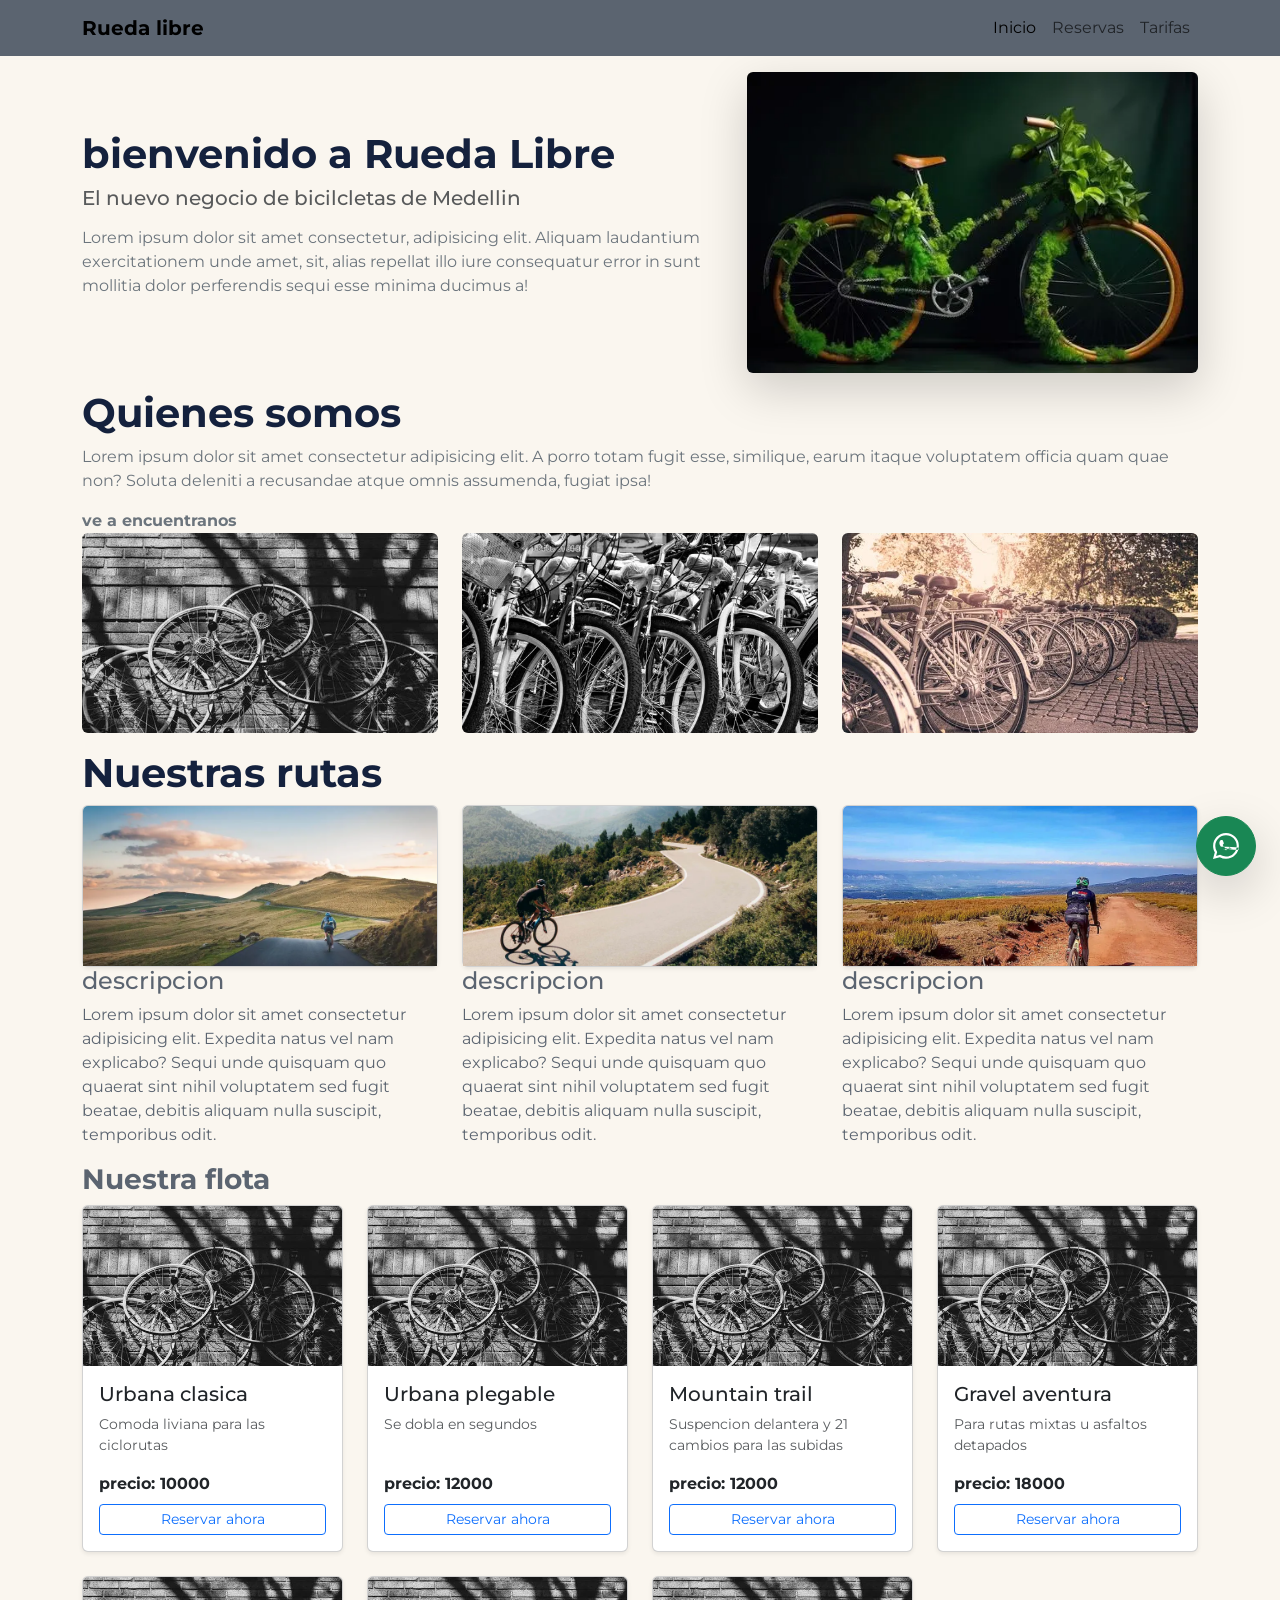
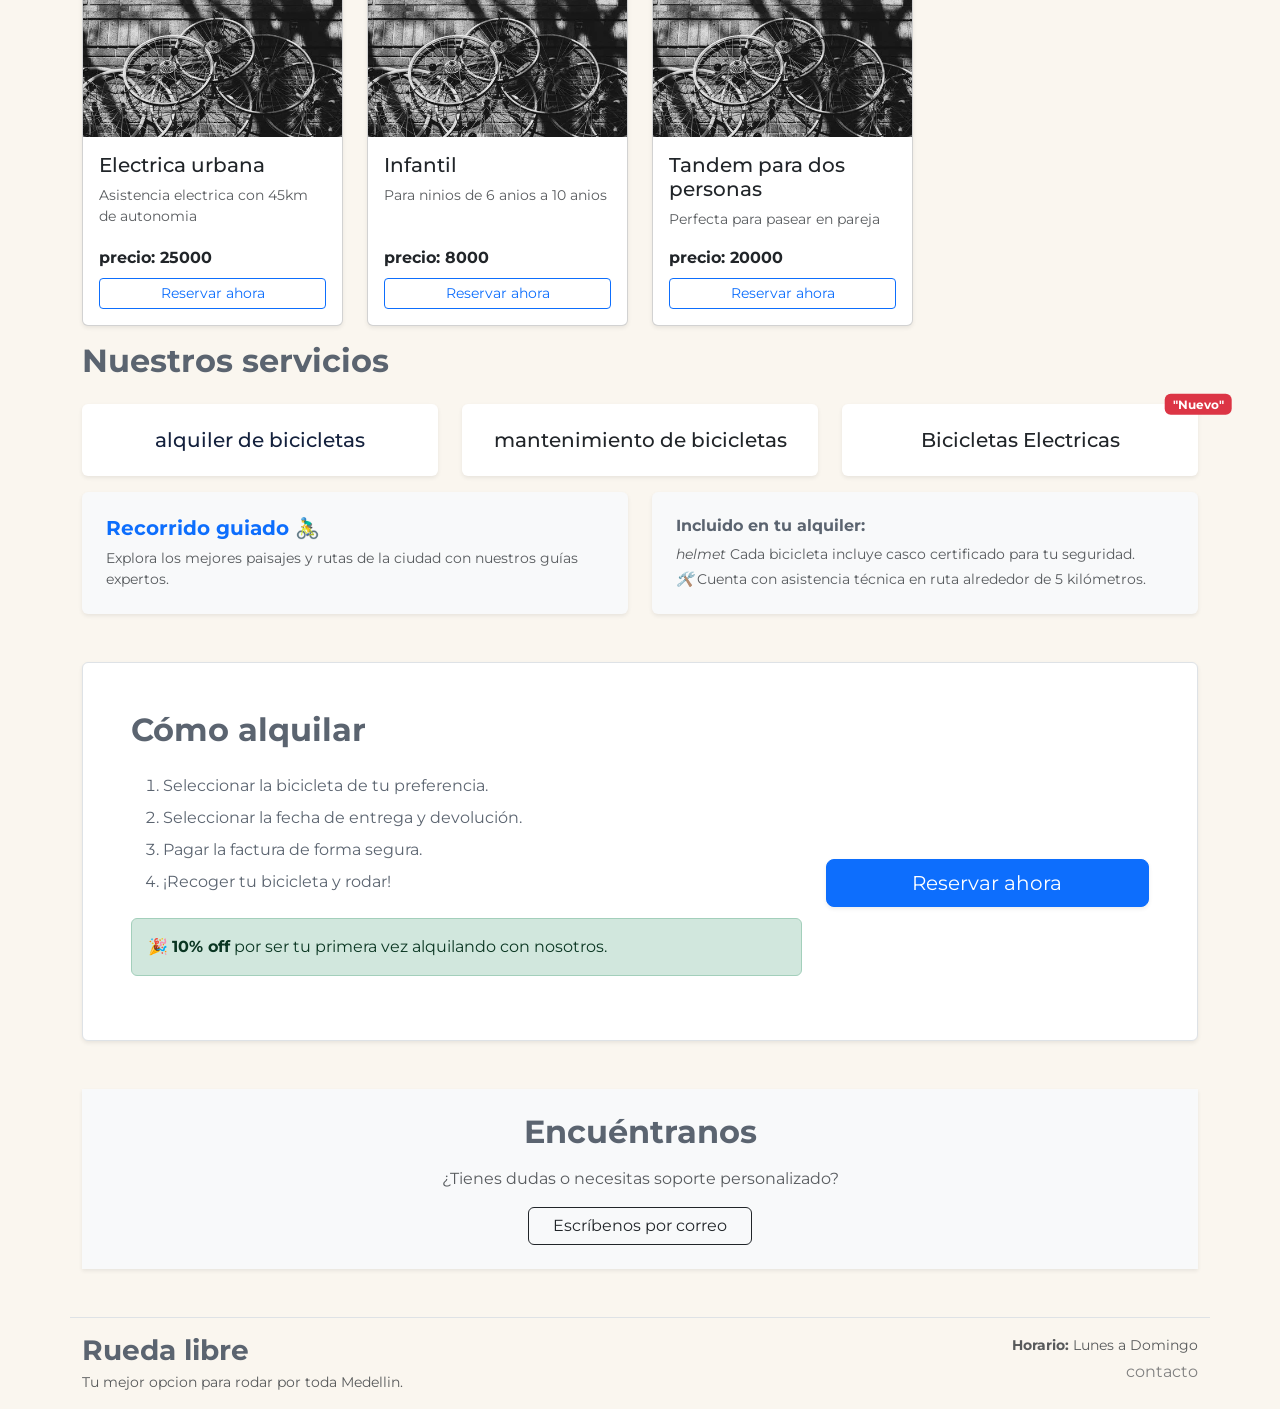
==== commit ded4f4e4: "doc: se agrego navbar responsive con bootstrap en las tres paginas" ====
--- a/index.html
+++ b/index.html
@@ -15,13 +15,13 @@
     <link
         href="https://fonts.googleapis.com/css2?family=Montserrat:ital,wght@0,100..900;1,100..900&family=Open+Sans:ital,wght@0,300..800;1,300..800&display=swap"
         rel="stylesheet">
-    <link href="https://cdn.jsdelivr.net/npm/bootstrap@5.0.2/dist/css/bootstrap.min.css" rel="stylesheet"
-        integrity="sha384-EVSTQN3/azprG1Anm3QDgpJLIm9Nao0Yz1ztcQTwFspd3yD65VohhpuuCOmLASjC" crossorigin="anonymous">
+    <link href="https://cdn.jsdelivr.net/npm/bootstrap@5.3.3/dist/css/bootstrap.min.css" rel="stylesheet"
+        integrity="sha384-QWTKZyjpPEjISv5WaRU9OFeRpok6YctnYmDr5pNlyT2bRjXh0JMhjY6hW+ALEwIH" crossorigin="anonymous">
     <link rel="stylesheet" href="./CSS/styles.css">
 </head>
 
 <body>
-    <header class="container my-3">
+    <!-- <header class="container my-3">
         <div class="row align-items-center justify-content-between">
             <nav class="col" tabindex="1">
                 <ul class="d-flex gap-3 list-unstyled">
@@ -32,7 +32,27 @@
             </nav>
             <h3 class="col fs-4 m-0">Rueda Libre | Aquiler de bicicletas Medellin</h3>
         </div>
-    </header>
+    </header> -->
+    <nav class="navbar navbar-expand-lg bg-body-tertiary">
+    <div class="container">
+        <a class="navbar-brand fw-bold" href="./index.html">Rueda libre</a>
+        <button class="navbar-toggler" type="button" data-bs-toggle="collapse"
+            data-bs-target="#mainMenu" aria-controls="mainMenu" aria-expanded="false"
+            aria-label="Abrir menu de navegacion">
+            <span class="navbar-toggler-icon"></span>
+        </button>
+        
+        <div class="collapse navbar-collapse" id="mainMenu">
+            <ul class="navbar-nav ms-auto">
+                <li class="nav-item"><a class="nav-link active" href="./index.html">Inicio</a></li>
+                <li class="nav-item"><a class="nav-link" href="./paginas/reservas.html">Reservas</a></li>
+                <li class="nav-item"><a class="nav-link" href="./paginas/tarifas.html">Tarifas</a></li>
+            </ul>
+        </div>
+    </div>
+</nav>
+
+
     <main class="container my-3">
         <section class="row align-items-center">
             <section class="col-12 col-md-7">
@@ -332,6 +352,7 @@
             </div>
         </div>
     </footer>
+    <script src="https://cdn.jsdelivr.net/npm/bootstrap@5.3.3/dist/js/bootstrap.bundle.min.js"></script>
 </body>
 
 </html>
--- a/CSS/styles.css
+++ b/CSS/styles.css
@@ -13,7 +13,7 @@
     --naranja: #F39A2B;
     --font-montserrat: 'Montserrat', sans-serif;
     --font-open-sans: 'Open Sans', sans-serif;
-    --space: 3 * rem;
+    --space: 3rem;
 }
 
 a{
@@ -34,6 +34,9 @@
     color: var(--azul-noche);
 } 
 
+.bg-body-tertiary{
+    background-color: var(--gris-asfalto) !important;    
+}
 /* Menu y contenido de menu*/
 
 /* #menu {
@@ -151,10 +154,10 @@
 } */
 
 /*tabls de la pagina tarifas.html*/
-/* .container-tablas{
+ .container-tablas{
     width: 100%;
     overflow: auto;
-    margin-bottom: 1rem;
+    margin-bottom: 1rem;    
 }
 
 .tablas{        
@@ -173,21 +176,16 @@
     border-bottom: 1px solid var(--azul-noche);    
 }
 
-
-
-
 .tablas th{
     color: var(--crema);
     background-color: var(--azul-noche);
     font-weight: 600;
 }
 
-
-
-.container{
+/* .container{
     display: grid;
     grid-template-columns: 1fr;
-} */
+}  */
 
 /*formulario de la pagina reservas.html*/
 /* form input{
@@ -270,3 +268,6 @@
     }    
 } */
 
+dt:hover{
+    color: var(--naranja);
+}
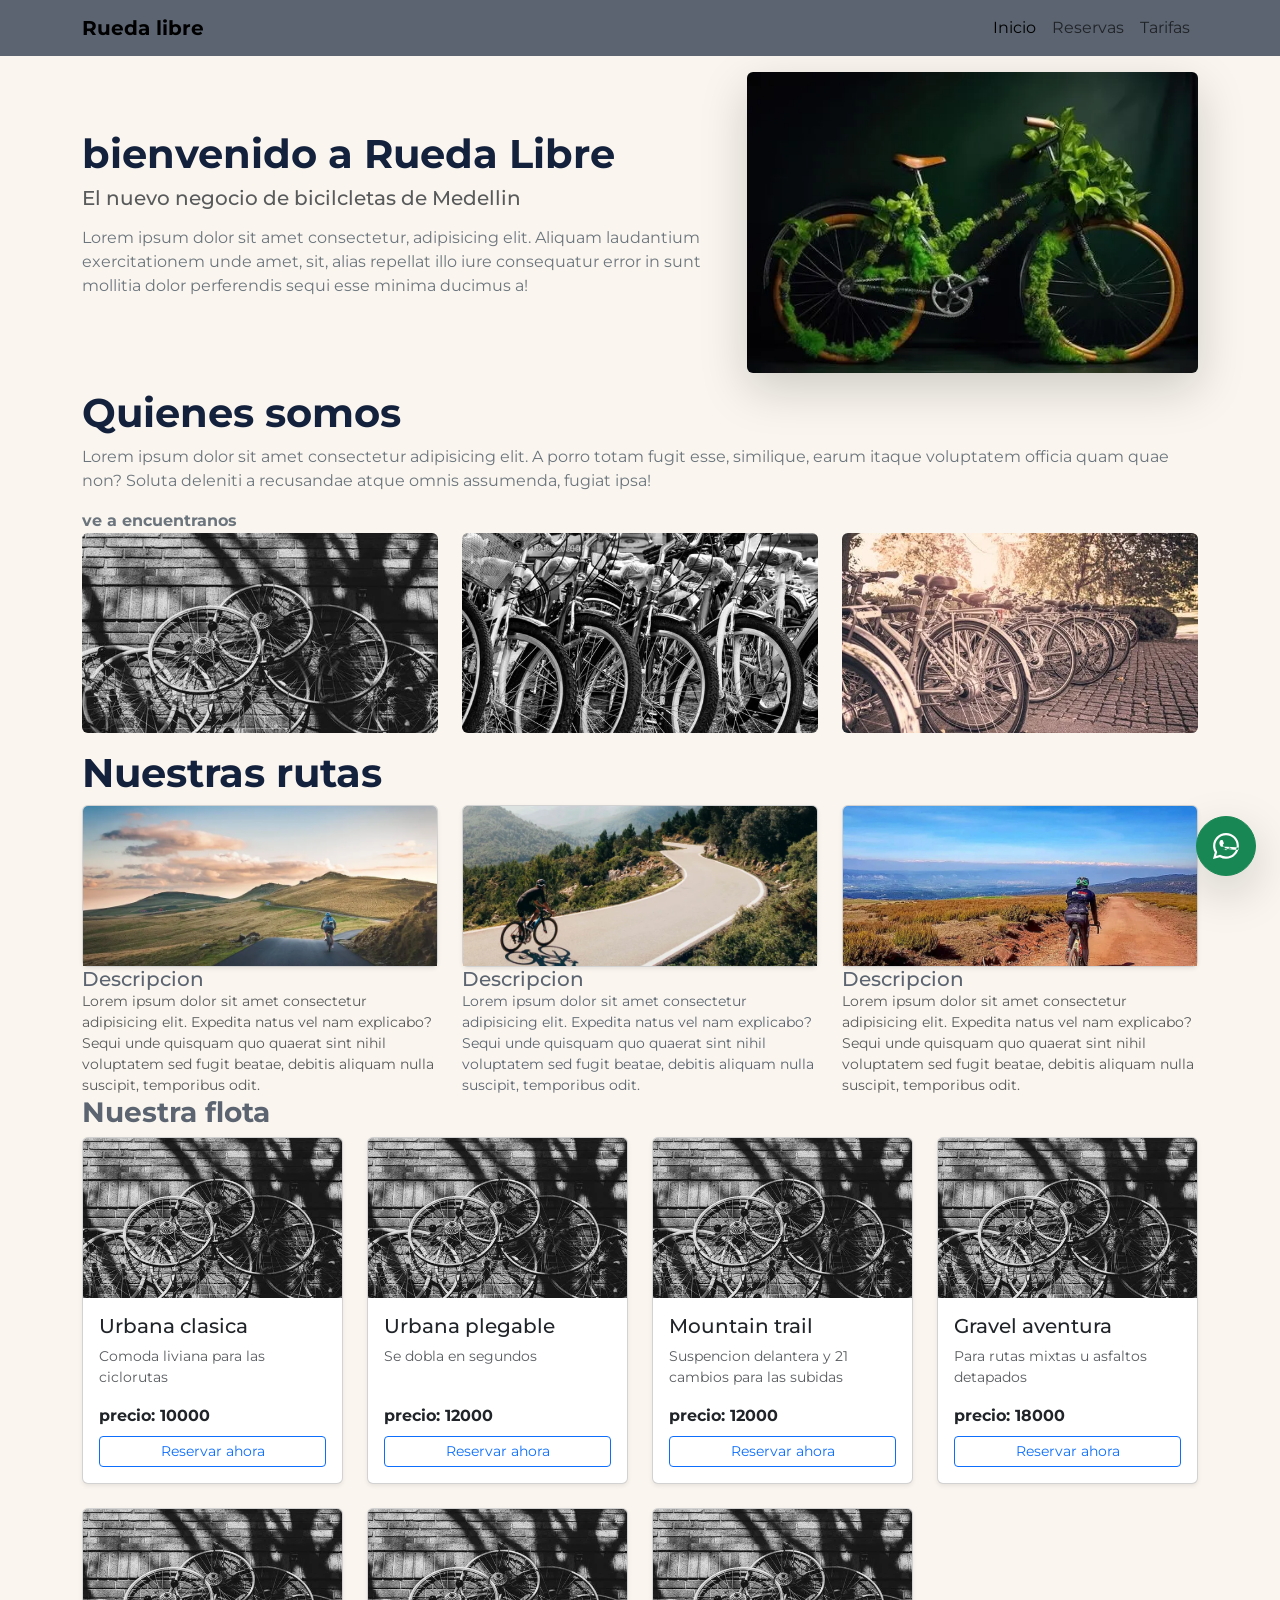
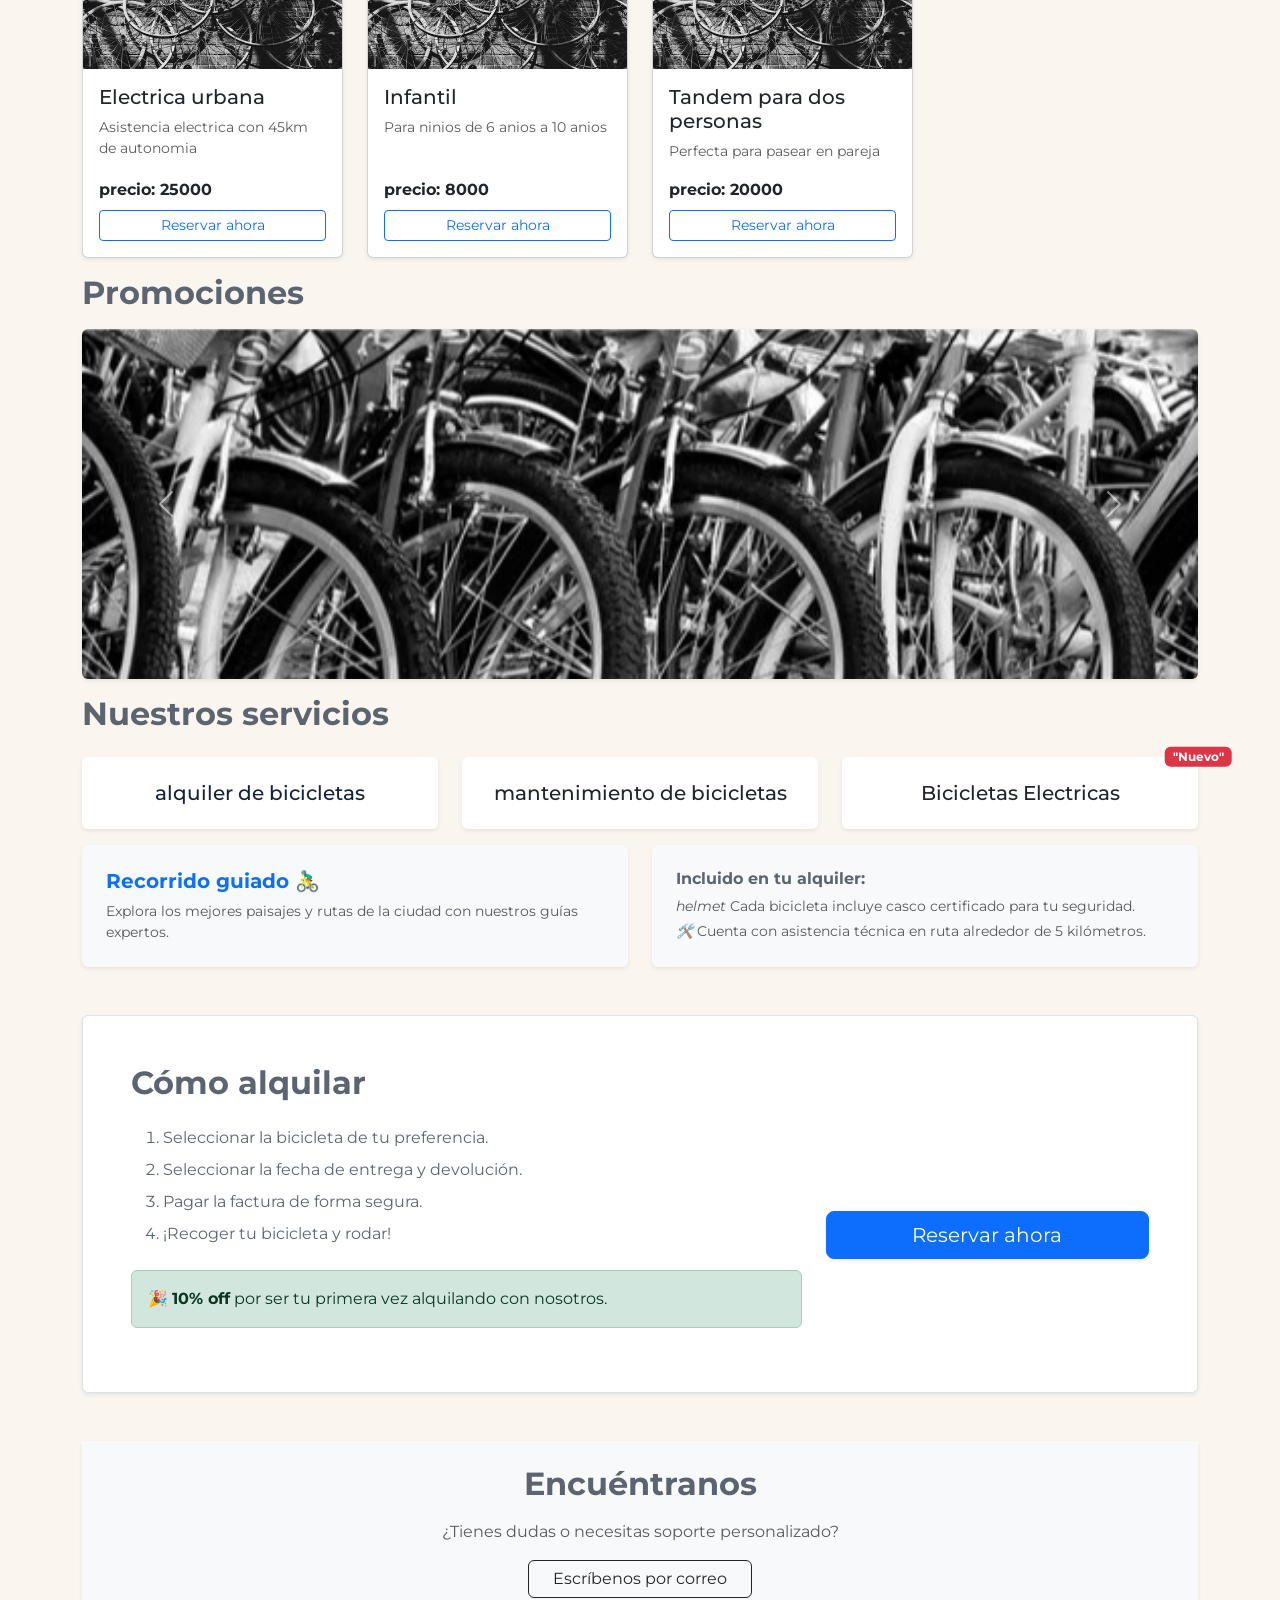
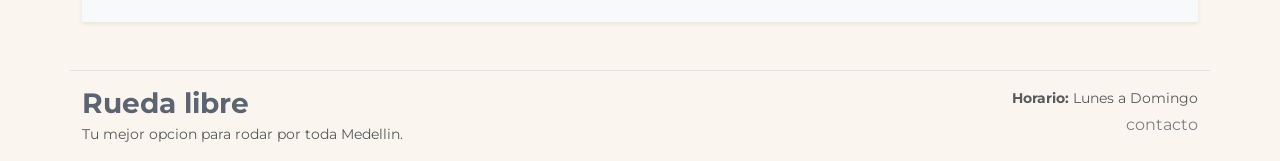
==== commit 1c906e78: "doc: se agrego carrucel a index.html" ====
--- a/index.html
+++ b/index.html
@@ -105,32 +105,39 @@
                 <div class="card h-100 shadow-sm">
                     <img class="card-img-top" style="height: 160px; object-fit: cover;" src="./img/ruta1.png" alt="">
                 </div>
-
-                <h4>descripcion</h4>
-                <p>Lorem ipsum dolor sit amet consectetur adipisicing elit. Expedita natus vel nam explicabo? Sequi unde
+                <div class="card-body">
+                <h4 class="card-title fs-5">Descripcion</h4>
+                <p class="card-text text-muted small">Lorem ipsum dolor sit amet consectetur adipisicing elit. Expedita natus vel nam explicabo? Sequi unde
                     quisquam quo quaerat sint nihil voluptatem sed fugit beatae, debitis aliquam nulla suscipit,
                     temporibus
                     odit.</p>
+                </div>                
             </article>
             <article class="col-12 col-md-4">
                 <div class="card h-100 shadow-sm">
                     <img class="card-img-top" style="height: 160px; object-fit: cover;" src="./img/ruta2.png" alt="">
                 </div>
-                <h4>descripcion</h4>
-                <p>Lorem ipsum dolor sit amet consectetur adipisicing elit. Expedita natus vel nam explicabo? Sequi unde
+                <div class="card-body d-flex flex-column">
+                  <h4 class="card-title fs-5">Descripcion</h4>
+                  <p class="card-text text=muted small">Lorem ipsum dolor sit amet consectetur adipisicing elit. Expedita natus vel nam explicabo? Sequi unde
                     quisquam quo quaerat sint nihil voluptatem sed fugit beatae, debitis aliquam nulla suscipit,
                     temporibus
-                    odit.</p>
+                    odit.</p>  
+                </div>
+                
             </article>
             <article class="col-12 col-md-4">
                 <div class="card h-100 shadow-sm">
                     <img class="card-img-top" style="height: 160px; object-fit: cover;" src="./img/ruta3.png" alt="">
                 </div>
-                <h4>descripcion</h4>
-                <p>Lorem ipsum dolor sit amet consectetur adipisicing elit. Expedita natus vel nam explicabo? Sequi unde
+                <div class="card-body">
+                   <h4 class="card-title fs-5">Descripcion</h4>
+                   <p class="card-text text-muted small">Lorem ipsum dolor sit amet consectetur adipisicing elit. Expedita natus vel nam explicabo? Sequi unde
                     quisquam quo quaerat sint nihil voluptatem sed fugit beatae, debitis aliquam nulla suscipit,
                     temporibus
-                    odit.</p>
+                    odit.</p> 
+                </div>
+                
             </article>
         </div>
     </section>
@@ -238,6 +245,37 @@
             </article>
         </div>
     </section>
+
+    <section class="container my-3">
+    <h2 class="fw-bold mb-3">Promociones</h2>
+    <div class="row">
+        <div class="col-12">
+            
+            <div id="carousel" class="carousel slide" data-bs-ride="carousel">
+                
+                <div class="carousel-inner rounded shadow-sm">
+                   
+                    <div class="carousel-item active">
+                        <img src="./img/imagen2.png" class="d-block w-100" alt="Promoción 1" style="height: 350px; object-fit: cover;">
+                    </div>
+                    <div class="carousel-item">
+                        <img src="./img/portada.png" class="d-block w-100" alt="Promoción 2" style="height: 350px; object-fit: cover;">
+                    </div>
+                </div>
+               
+                <button class="carousel-control-prev" type="button" data-bs-target="#carousel" data-bs-slide="prev">
+                    <span class="carousel-control-prev-icon" aria-hidden="true"></span>
+                    <span class="visually-hidden">Anterior</span>
+                </button>
+                <button class="carousel-control-next" type="button" data-bs-target="#carousel" data-bs-slide="next">
+                    <span class="carousel-control-next-icon" aria-hidden="true"></span>
+                    <span class="visually-hidden">Siguiente</span>
+                </button>
+
+            </div>
+        </div>
+    </div>
+</section>
 
     <section class="container my-3">
         <h2 class="fw-bold mb-4" tabindex="0">Nuestros servicios</h2>
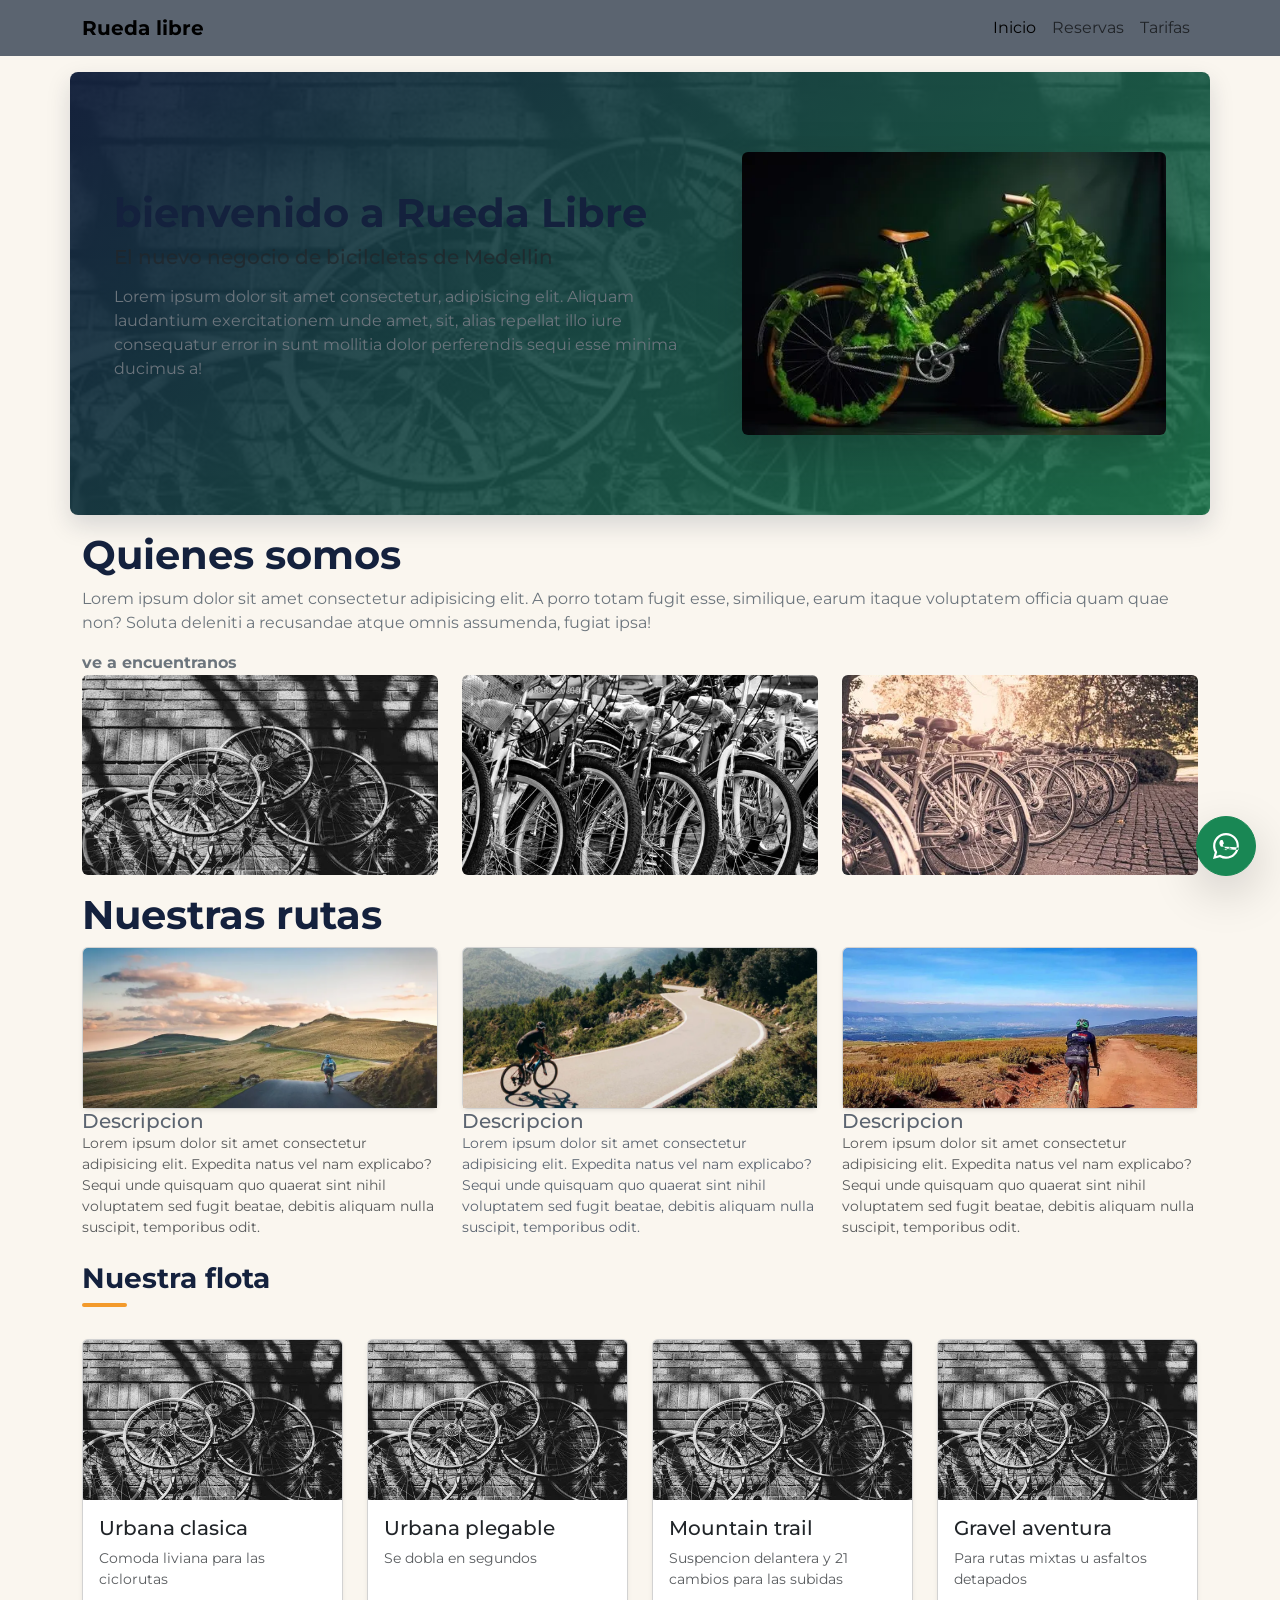
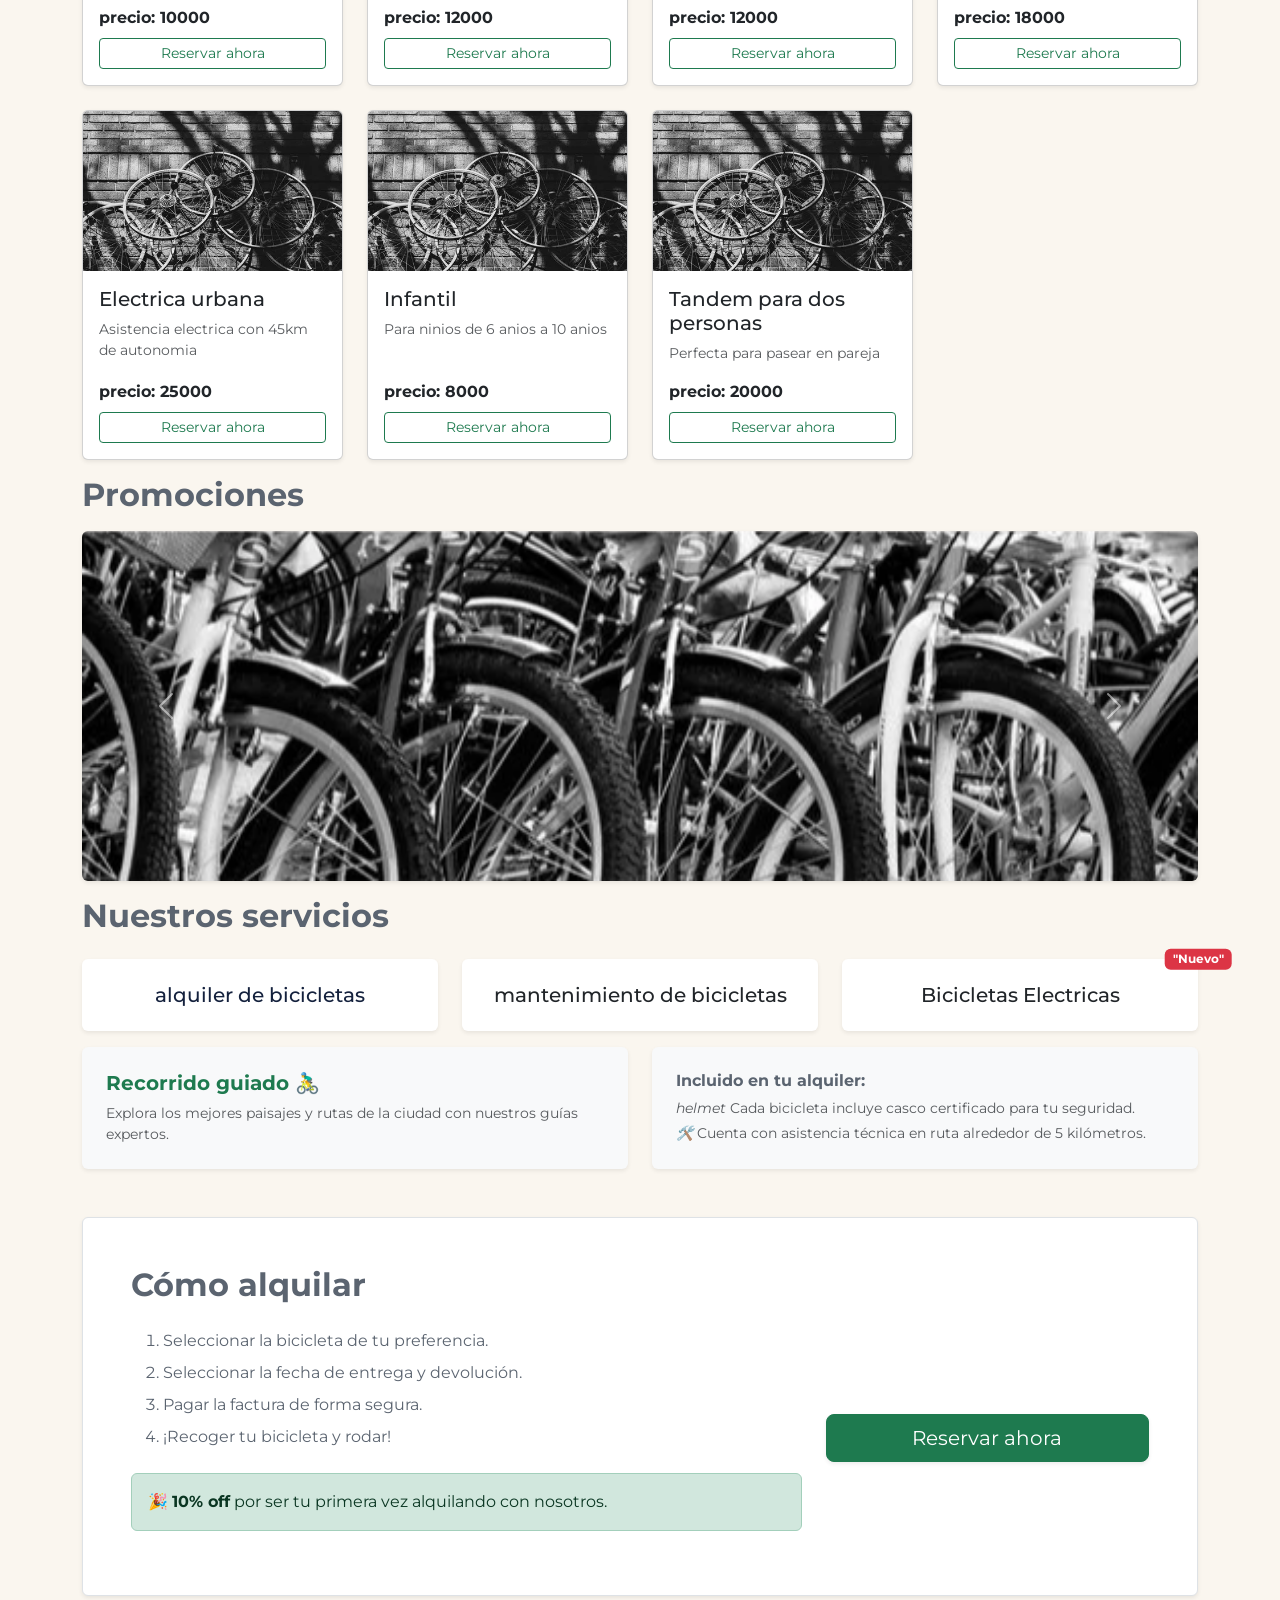
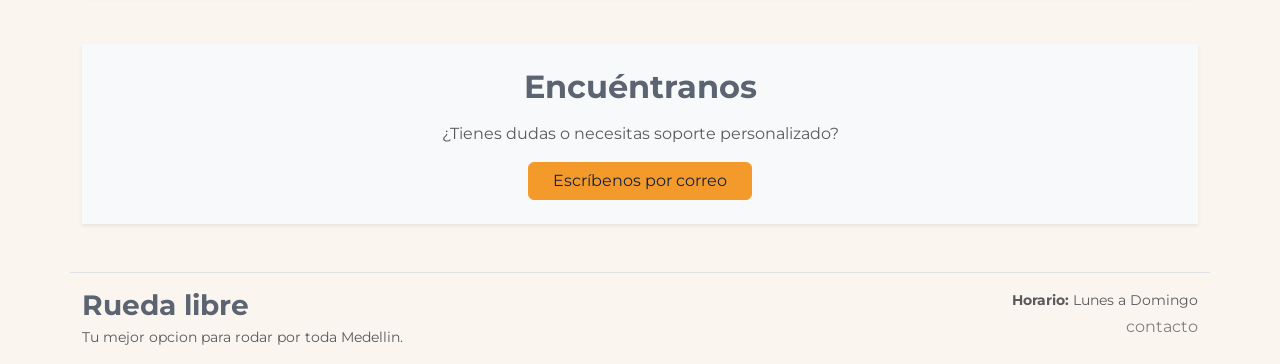
==== commit 11750275: "doc: se agregaron clases propias que no afectan a bootstrap" ====
--- a/index.html
+++ b/index.html
@@ -54,7 +54,7 @@
 
 
     <main class="container my-3">
-        <section class="row align-items-center">
+        <section class="row align-items-center hero-rueda">
             <section class="col-12 col-md-7">
 
                 <h1 class="fw-bold">bienvenido a Rueda Libre</h1>
@@ -143,7 +143,7 @@
     </section>
 
     <section class="container">
-        <h3 class="fw-bold">Nuestra flota</h3>
+        <h3 class="fw-bold mt-4 titulo-seccion">Nuestra flota</h3>
         <div class="row g-4">
             <article class="col-12 col-md-3">
                 <div class="card h-100 shadow-sm">
@@ -359,7 +359,7 @@
         <div class="p-4 bg-light shadow-sm">
             <h2 class="fw-bold mb-3" tabindex="0">Encuéntranos</h2>
             <p class="text-muted mb-3">¿Tienes dudas o necesitas soporte personalizado?</p>
-            <a href="mailto:hola@ruedalibre.example" class="btn btn-outline-dark px-4" target="_blank">Escríbenos por
+            <a href="mailto:hola@ruedalibre.example" class="btn btn-naranja px-4" target="_blank">Escríbenos por
                 correo</a>
         </div>
     </section>
--- a/CSS/styles.css
+++ b/CSS/styles.css
@@ -14,7 +14,13 @@
     --font-montserrat: 'Montserrat', sans-serif;
     --font-open-sans: 'Open Sans', sans-serif;
     --space: 3rem;
-}
+
+
+    --bs-primary:#1E7A4F;
+    --bs-primary-rgb: 30, 122, 79;
+}
+
+
 
 a{
     text-decoration: none;
@@ -32,7 +38,7 @@
 
 h1{
     color: var(--azul-noche);
-} 
+}
 
 .bg-body-tertiary{
     background-color: var(--gris-asfalto) !important;    
@@ -270,4 +276,85 @@
 
 dt:hover{
     color: var(--naranja);
-}+}
+
+.btn-outline-primary {
+    --bs-btn-color: var(--verte-ruta);
+    --bs-btn-border-color: var(--verte-ruta);
+    --bs-btn-hover-bg: var(--verte-ruta);            
+}
+
+.btn-primary{
+    --bs-btn-bg: var(--verte-ruta);
+    --bs-btn-border-color: var(--verte-ruta);
+    --bs-btn-color: #ffffff;
+    
+    /* Estado Hover: Un tono verde más profundo para dar feedback visual */
+    --bs-btn-hover-bg: #155837;
+    --bs-btn-hover-border-color: #124d30;
+    --bs-btn-hover-color: #ffffff;
+    
+    /* Estado Active (Al hacer clic): Un verde aún más oscuro */
+    --bs-btn-active-bg: #0e3d24;
+    --bs-btn-active-border-color: #0b311d;
+    --bs-btn-active-color: #ffffff;
+    
+    /* Sombra de enfoque (focus ring) adaptada al color de marca */
+    --bs-btn-focus-shadow-rgb: 30, 122, 79;
+}
+
+.btn-naranja {
+    --bs-btn-color: var(--azul-noche); /* Texto oscuro para asegurar contraste óptimo */
+    --bs-btn-bg: var(--naranja);
+    --bs-btn-border-color: var(--naranja);
+    
+    /* Estado Hover */
+    --bs-btn-hover-color: var(--azul-noche);
+    --bs-btn-hover-bg: #d88321;
+    --bs-btn-hover-border-color: #cb7a1d;
+    
+    /* Estado Active */
+    --bs-btn-active-color: var(--azul-noche);
+    --bs-btn-active-bg: #bd711c;
+    --bs-btn-active-border-color: #b06919;
+    
+    /* Sombra de enfoque adaptada al naranja */
+    --bs-btn-focus-shadow-rgb: 243, 154, 43;
+}
+
+.text-secondary{
+    --bs-text-secondary: var(--crema);
+}
+
+.hero-rueda {
+    background: linear-gradient(135deg, rgba(20, 33, 61, 0.95), rgba(30, 122, 79, 0.85)), url('../img/imagen.png');
+    background-size: cover;
+    background-position: center;
+    color: var(--crema);
+    font-family: var(--font-montserrat);
+    border-radius: var(--bs-border-radius-lg);
+    padding: 5rem 2rem;
+    box-shadow: 0 10px 25px rgba(20, 33, 61, 0.15);
+}
+
+
+.titulo-seccion {
+    font-family: var(--font-montserrat);
+    color: var(--azul-noche);
+    font-weight: 700;
+    position: relative;
+    display: inline-block;
+    margin-bottom: 2rem;
+}
+
+/* Línea decorativa inferior con el color Naranja Pedal */
+.titulo-seccion::after {
+    content: '';
+    display: block;
+    width: 45px;
+    height: 4px;
+    background-color: var(--naranja);
+    margin-top: 0.5rem;
+    border-radius: 2px;
+}
+
